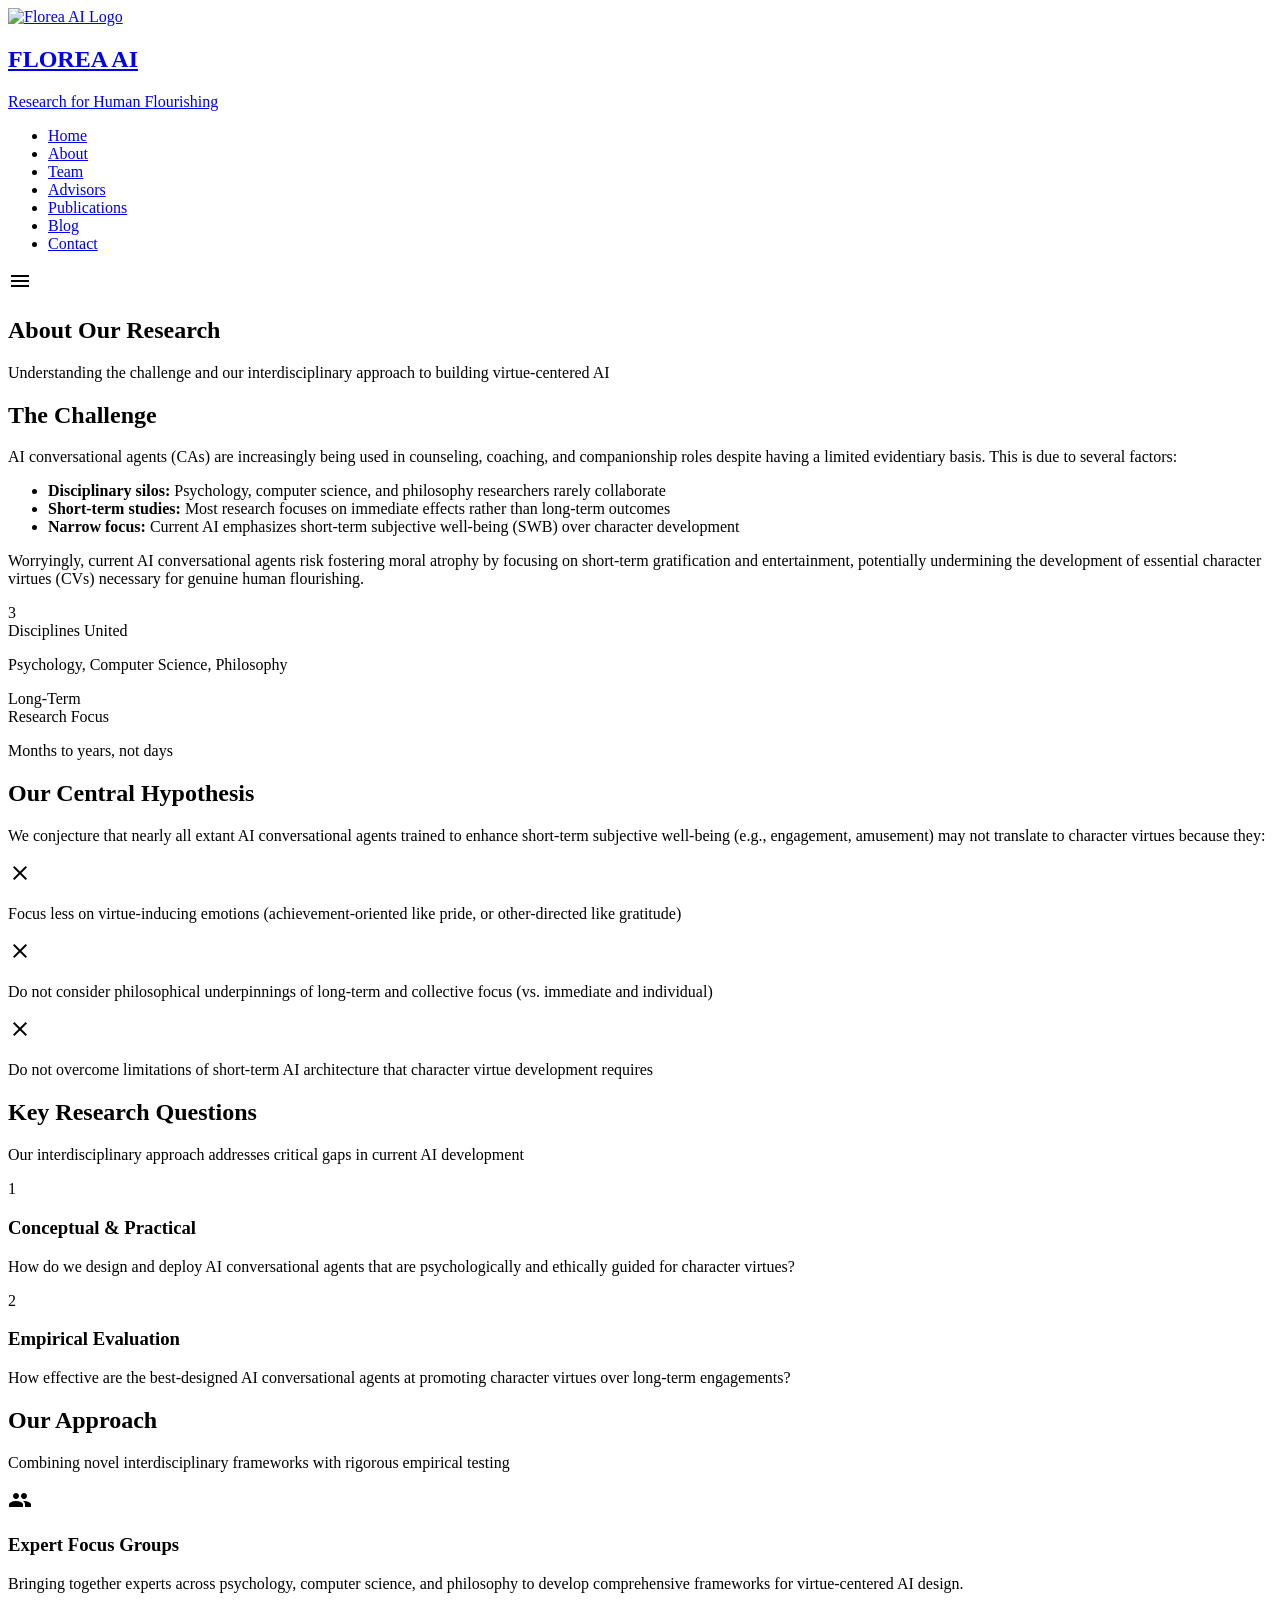
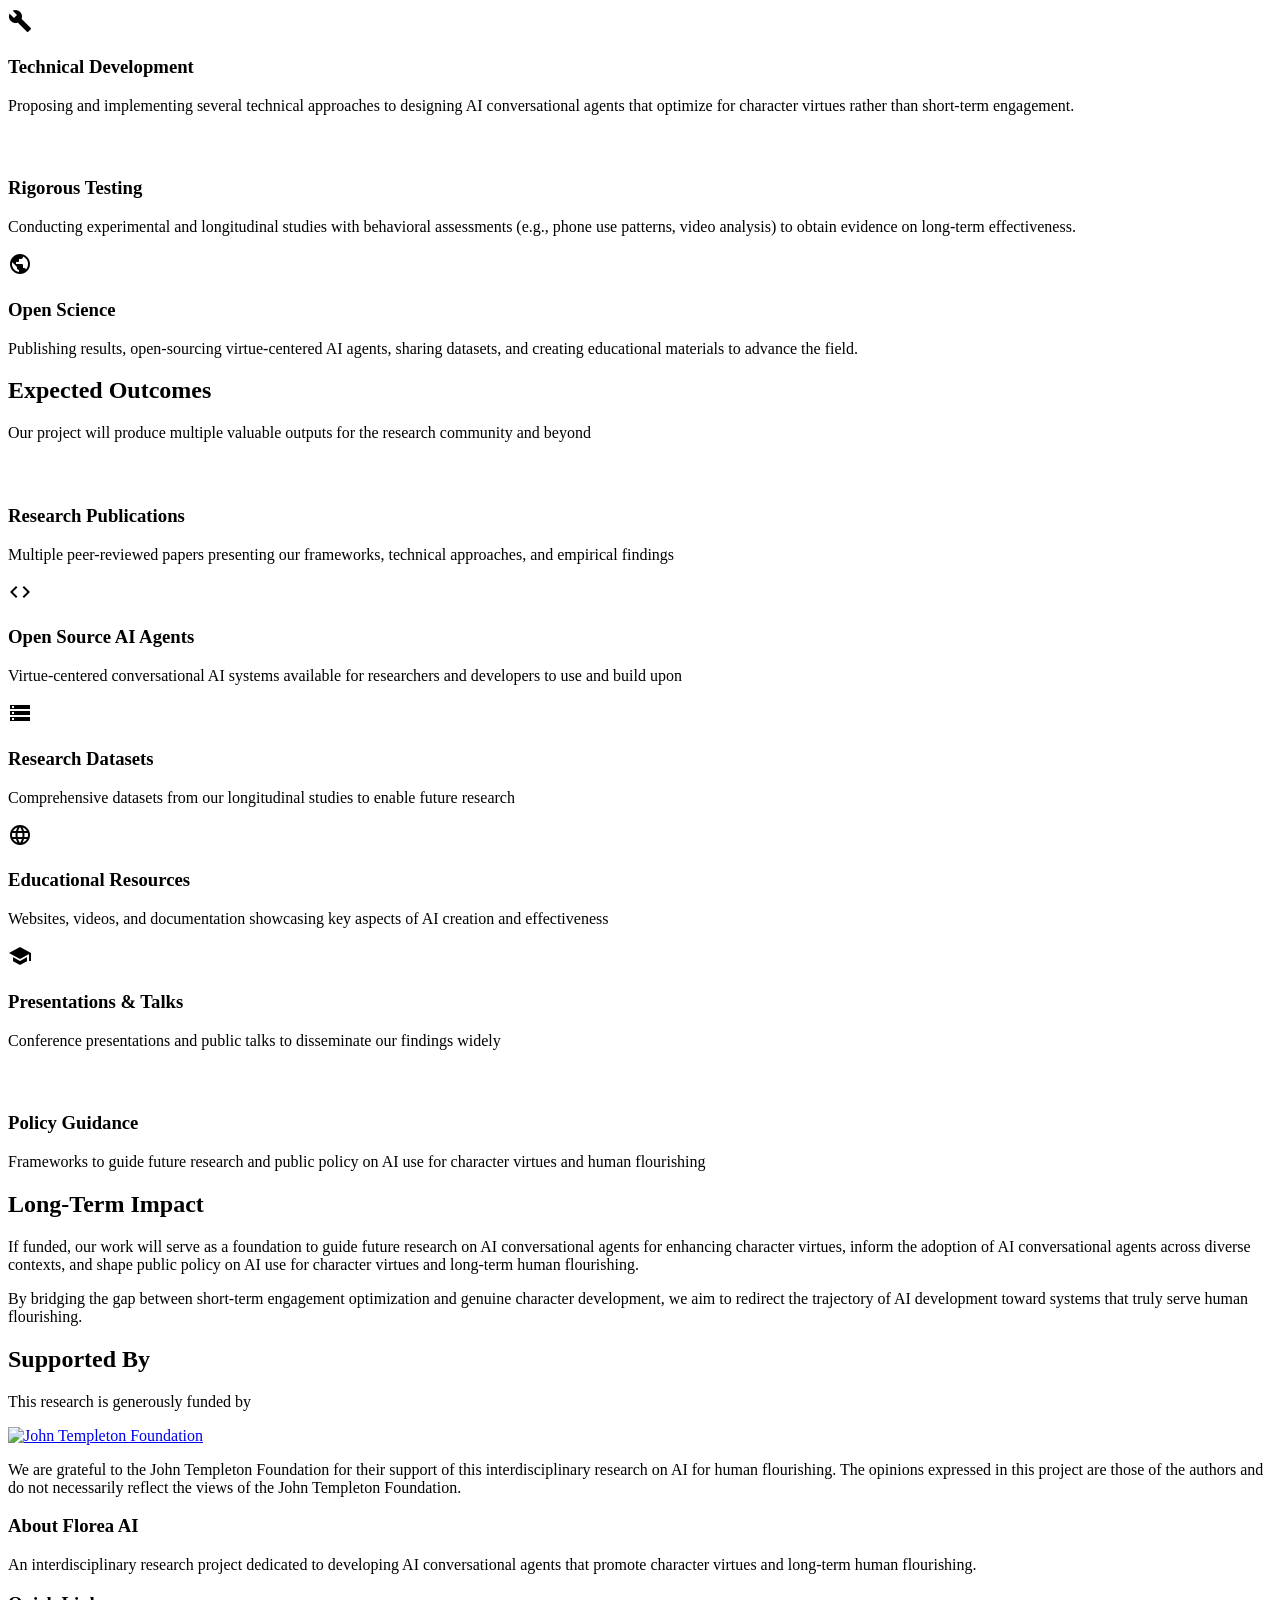
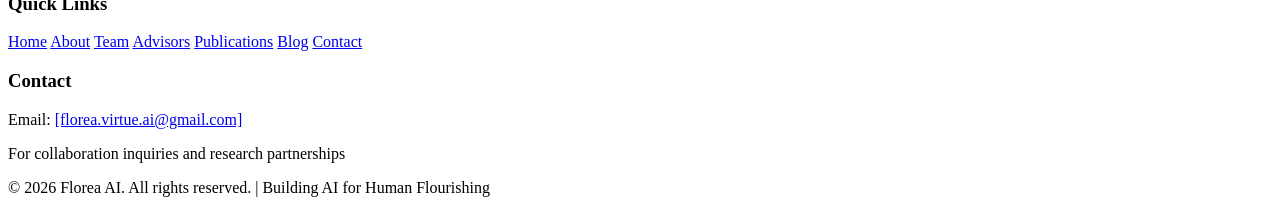
==== about.html @ 5711e462 "Update contact email in about.html" ====
<!DOCTYPE html>
<html lang="en">
<head>
    <meta charset="UTF-8">
    <meta name="viewport" content="width=device-width, initial-scale=1.0">
    
    <!-- Primary Meta Tags -->
    <title>About Florea AI - Our Mission & Research Approach</title>
    <meta name="title" content="About Florea AI - Our Mission & Research Approach">
    <meta name="description" content="Learn about Florea AI's interdisciplinary approach to developing virtue-centered AI conversational agents. Discover our research questions, methodology, and commitment to human flourishing.">
    <meta name="keywords" content="Florea AI mission, virtue AI research, character development AI, interdisciplinary AI research, AI ethics research">
    <meta name="robots" content="index, follow">
    <link rel="canonical" href="https://www.florea-ai.org/about.html">
    
    <!-- Open Graph / Facebook -->
    <meta property="og:type" content="website">
    <meta property="og:url" content="https://www.florea-ai.org/about.html">
    <meta property="og:title" content="About Florea AI - Our Mission & Research Approach">
    <meta property="og:description" content="Learn about Florea AI's interdisciplinary approach to developing virtue-centered AI conversational agents.">
    <meta property="og:image" content="https://www.florea-ai.org/images/Florea_AI.png">
    
    <!-- Twitter -->
    <meta property="twitter:card" content="summary_large_image">
    <meta property="twitter:url" content="https://www.florea-ai.org/about.html">
    <meta property="twitter:title" content="About Florea AI - Our Mission & Research Approach">
    <meta property="twitter:description" content="Learn about Florea AI's interdisciplinary approach to developing virtue-centered AI conversational agents.">
    <meta property="twitter:image" content="https://www.florea-ai.org/images/Florea_AI.png">
    
    <link href="https://fonts.googleapis.com/css2?family=Roboto:wght@300;400;500;700&family=Playfair+Display:wght@700&display=swap" rel="stylesheet">
    <link rel="stylesheet" href="https://fonts.googleapis.com/icon?family=Material+Icons">
    <link rel="stylesheet" href="css/styles.css">
</head>
<body>
    <!--
    ============================================================================
    ABOUT PAGE - TO EDIT:
    1. Find the text you want to change
    2. Edit the text between the HTML tags
    3. Save the file
    ============================================================================
    -->

    <!-- Navigation Bar -->
    <nav id="navbar">
        <div class="nav-container">
            <a href="index.html" class="logo-nav">
                <img src="images/Florea_AI.png" alt="Florea AI Logo">
                <div class="logo-text">
                    <h1>FLOREA AI</h1>
                    <p>Research for Human Flourishing</p>
                </div>
            </a>
            <ul class="nav-links">
                <li><a href="index.html">Home</a></li>
                <li><a href="about.html" class="active">About</a></li>
                <li><a href="team.html">Team</a></li>
                <li><a href="advisors.html">Advisors</a></li>
                <li><a href="publications.html">Publications</a></li>
                <li><a href="blog.html">Blog</a></li>
                <li><a href="contact.html">Contact</a></li>
            </ul>
            <div class="mobile-menu">
                <span class="material-icons">menu</span>
            </div>
        </div>
    </nav>

    <!-- Page Header -->
    <section class="page-header">
        <div class="container">
            <!-- TO EDIT: Change the title and description below -->
            <h1>About Our Research</h1>
            <p>Understanding the challenge and our interdisciplinary approach to building virtue-centered AI</p>
        </div>
    </section>

    <!-- Problem Statement -->
    <section class="content-section">
        <div class="container">
            <div class="content-grid">
                <div class="content-text">
                    <!-- TO EDIT: Change the heading and paragraphs below -->
                    <h2>The Challenge</h2>
                    <p>AI conversational agents (CAs) are increasingly being used in counseling, coaching, and companionship roles despite having a limited evidentiary basis. This is due to several factors:</p>
                    <ul>
                        <li><strong>Disciplinary silos:</strong> Psychology, computer science, and philosophy researchers rarely collaborate</li>
                        <li><strong>Short-term studies:</strong> Most research focuses on immediate effects rather than long-term outcomes</li>
                        <li><strong>Narrow focus:</strong> Current AI emphasizes short-term subjective well-being (SWB) over character development</li>
                    </ul>
                    <p>Worryingly, current AI conversational agents risk fostering moral atrophy by focusing on short-term gratification and entertainment, potentially undermining the development of essential character virtues (CVs) necessary for genuine human flourishing.</p>
                </div>
                <div class="content-visual">
                    <div class="stat-card">
                        <div class="stat-number">3</div>
                        <div class="stat-label">Disciplines United</div>
                        <p>Psychology, Computer Science, Philosophy</p>
                    </div>
                    <div class="stat-card">
                        <div class="stat-number">Long-Term</div>
                        <div class="stat-label">Research Focus</div>
                        <p>Months to years, not days</p>
                    </div>
                </div>
            </div>
        </div>
    </section>

    <!-- Our Hypothesis -->
    <section class="highlight-section">
        <div class="container">
            <div class="section-header">
                <h2>Our Central Hypothesis</h2>
                <div class="accent-line"></div>
            </div>
            <!-- TO EDIT: Modify the hypothesis text below -->
            <div class="hypothesis-box">
                <p class="lead-text">We conjecture that nearly all extant AI conversational agents trained to enhance short-term subjective well-being (e.g., engagement, amusement) may not translate to character virtues because they:</p>
                <div class="hypothesis-points">
                    <div class="hypothesis-point">
                        <span class="material-icons">close</span>
                        <p>Focus less on virtue-inducing emotions (achievement-oriented like pride, or other-directed like gratitude)</p>
                    </div>
                    <div class="hypothesis-point">
                        <span class="material-icons">close</span>
                        <p>Do not consider philosophical underpinnings of long-term and collective focus (vs. immediate and individual)</p>
                    </div>
                    <div class="hypothesis-point">
                        <span class="material-icons">close</span>
                        <p>Do not overcome limitations of short-term AI architecture that character virtue development requires</p>
                    </div>
                </div>
            </div>
        </div>
    </section>

    <!-- Research Questions -->
    <section class="content-section">
        <div class="container">
            <div class="section-header">
                <h2>Key Research Questions</h2>
                <div class="accent-line"></div>
                <p>Our interdisciplinary approach addresses critical gaps in current AI development</p>
            </div>
            
            <div class="questions-grid">
                <!-- TO EDIT: Modify questions or add new ones by copying this block -->
                <div class="question-card">
                    <div class="question-number">1</div>
                    <h3>Conceptual & Practical</h3>
                    <p>How do we design and deploy AI conversational agents that are psychologically and ethically guided for character virtues?</p>
                </div>
                
                <div class="question-card">
                    <div class="question-number">2</div>
                    <h3>Empirical Evaluation</h3>
                    <p>How effective are the best-designed AI conversational agents at promoting character virtues over long-term engagements?</p>
                </div>
            </div>
        </div>
    </section>

    <!-- Our Approach -->
    <section class="approach-section">
        <div class="container">
            <div class="section-header">
                <h2>Our Approach</h2>
                <div class="accent-line"></div>
                <p>Combining novel interdisciplinary frameworks with rigorous empirical testing</p>
            </div>
            
            <div class="approach-timeline">
                <!-- TO EDIT: Modify approach phases below -->
                <div class="timeline-item">
                    <div class="timeline-marker">
                        <span class="material-icons">groups</span>
                    </div>
                    <div class="timeline-content">
                        <h3>Expert Focus Groups</h3>
                        <p>Bringing together experts across psychology, computer science, and philosophy to develop comprehensive frameworks for virtue-centered AI design.</p>
                    </div>
                </div>
                
                <div class="timeline-item">
                    <div class="timeline-marker">
                        <span class="material-icons">build</span>
                    </div>
                    <div class="timeline-content">
                        <h3>Technical Development</h3>
                        <p>Proposing and implementing several technical approaches to designing AI conversational agents that optimize for character virtues rather than short-term engagement.</p>
                    </div>
                </div>
                
                <div class="timeline-item">
                    <div class="timeline-marker">
                        <span class="material-icons">science</span>
                    </div>
                    <div class="timeline-content">
                        <h3>Rigorous Testing</h3>
                        <p>Conducting experimental and longitudinal studies with behavioral assessments (e.g., phone use patterns, video analysis) to obtain evidence on long-term effectiveness.</p>
                    </div>
                </div>
                
                <div class="timeline-item">
                    <div class="timeline-marker">
                        <span class="material-icons">public</span>
                    </div>
                    <div class="timeline-content">
                        <h3>Open Science</h3>
                        <p>Publishing results, open-sourcing virtue-centered AI agents, sharing datasets, and creating educational materials to advance the field.</p>
                    </div>
                </div>
            </div>
        </div>
    </section>

    <!-- Expected Outcomes -->
    <section class="outcomes-section">
        <div class="container">
            <div class="section-header">
                <h2>Expected Outcomes</h2>
                <div class="accent-line"></div>
                <p>Our project will produce multiple valuable outputs for the research community and beyond</p>
            </div>
            
            <div class="outcomes-grid">
                <!-- TO EDIT: Modify outcomes or add more by copying these blocks -->
                <div class="outcome-card">
                    <span class="material-icons">article</span>
                    <h3>Research Publications</h3>
                    <p>Multiple peer-reviewed papers presenting our frameworks, technical approaches, and empirical findings</p>
                </div>
                
                <div class="outcome-card">
                    <span class="material-icons">code</span>
                    <h3>Open Source AI Agents</h3>
                    <p>Virtue-centered conversational AI systems available for researchers and developers to use and build upon</p>
                </div>
                
                <div class="outcome-card">
                    <span class="material-icons">storage</span>
                    <h3>Research Datasets</h3>
                    <p>Comprehensive datasets from our longitudinal studies to enable future research</p>
                </div>
                
                <div class="outcome-card">
                    <span class="material-icons">language</span>
                    <h3>Educational Resources</h3>
                    <p>Websites, videos, and documentation showcasing key aspects of AI creation and effectiveness</p>
                </div>
                
                <div class="outcome-card">
                    <span class="material-icons">school</span>
                    <h3>Presentations & Talks</h3>
                    <p>Conference presentations and public talks to disseminate our findings widely</p>
                </div>
                
                <div class="outcome-card">
                    <span class="material-icons">policy</span>
                    <h3>Policy Guidance</h3>
                    <p>Frameworks to guide future research and public policy on AI use for character virtues and human flourishing</p>
                </div>
            </div>
        </div>
    </section>

    <!-- Impact Statement -->
    <section class="impact-section">
        <div class="container">
            <div class="impact-content">
                <!-- TO EDIT: Modify the impact statement text -->
                <h2>Long-Term Impact</h2>
                <p class="lead-text">If funded, our work will serve as a foundation to guide future research on AI conversational agents for enhancing character virtues, inform the adoption of AI conversational agents across diverse contexts, and shape public policy on AI use for character virtues and long-term human flourishing.</p>
                <p>By bridging the gap between short-term engagement optimization and genuine character development, we aim to redirect the trajectory of AI development toward systems that truly serve human flourishing.</p>
            </div>
        </div>
    </section>

    <!-- Sponsors Section -->
    <section class="sponsors-section">
        <div class="container">
            <div class="section-header">
                <h2>Supported By</h2>
                <div class="accent-line"></div>
                <p>This research is generously funded by</p>
            </div>
            <div class="sponsors-grid">
                <div class="sponsor-card">
                    <a href="https://www.templeton.org/" target="_blank" rel="noopener noreferrer">
                        <img src="images/JTF_logo.png" alt="John Templeton Foundation">
                    </a>
                </div>
            </div>
            <div class="sponsor-acknowledgment">
                <p>We are grateful to the John Templeton Foundation for their support of this interdisciplinary research on AI for human flourishing. The opinions expressed in this project are those of the authors and do not necessarily reflect the views of the John Templeton Foundation.</p>
            </div>
        </div>
    </section>

    <!-- Footer -->
    <footer>
        <div class="footer-content container">
            <div class="footer-section">
                <h3>About Florea AI</h3>
                <p>An interdisciplinary research project dedicated to developing AI conversational agents that promote character virtues and long-term human flourishing.</p>
            </div>
            <div class="footer-section">
                <h3>Quick Links</h3>
                <a href="index.html">Home</a>
                <a href="about.html">About</a>
                <a href="team.html">Team</a>
                <a href="advisors.html">Advisors</a>
                <a href="publications.html">Publications</a>
                <a href="blog.html">Blog</a>
                <a href="contact.html">Contact</a>
            </div>
            <div class="footer-section" style="display: none;">
                <h3>Resources</h3>
                <a href="#">Open Source Code</a>
                <a href="#">Datasets</a>
                <a href="#">Documentation</a>
                <a href="#">Research Tools</a>
            </div>
            <div class="footer-section">
                <h3>Contact</h3>
                <p>Email: <a href="/cdn-cgi/l/email-protection" class="__cf_email__" data-cfemail="4a2925243e2b293e0a2c2625382f2b672b236425382d">[florea.virtue.ai@gmail.com]</a></p>
                <p>For collaboration inquiries and research partnerships</p>
            </div>
        </div>
        <div class="footer-bottom">
            <p>&copy; 2026 Florea AI. All rights reserved. | Building AI for Human Flourishing</p>        </div>
    </footer>

    <script src="js/data.js"></script>
    <script src="js/main.js"></script>
</body>
</html>
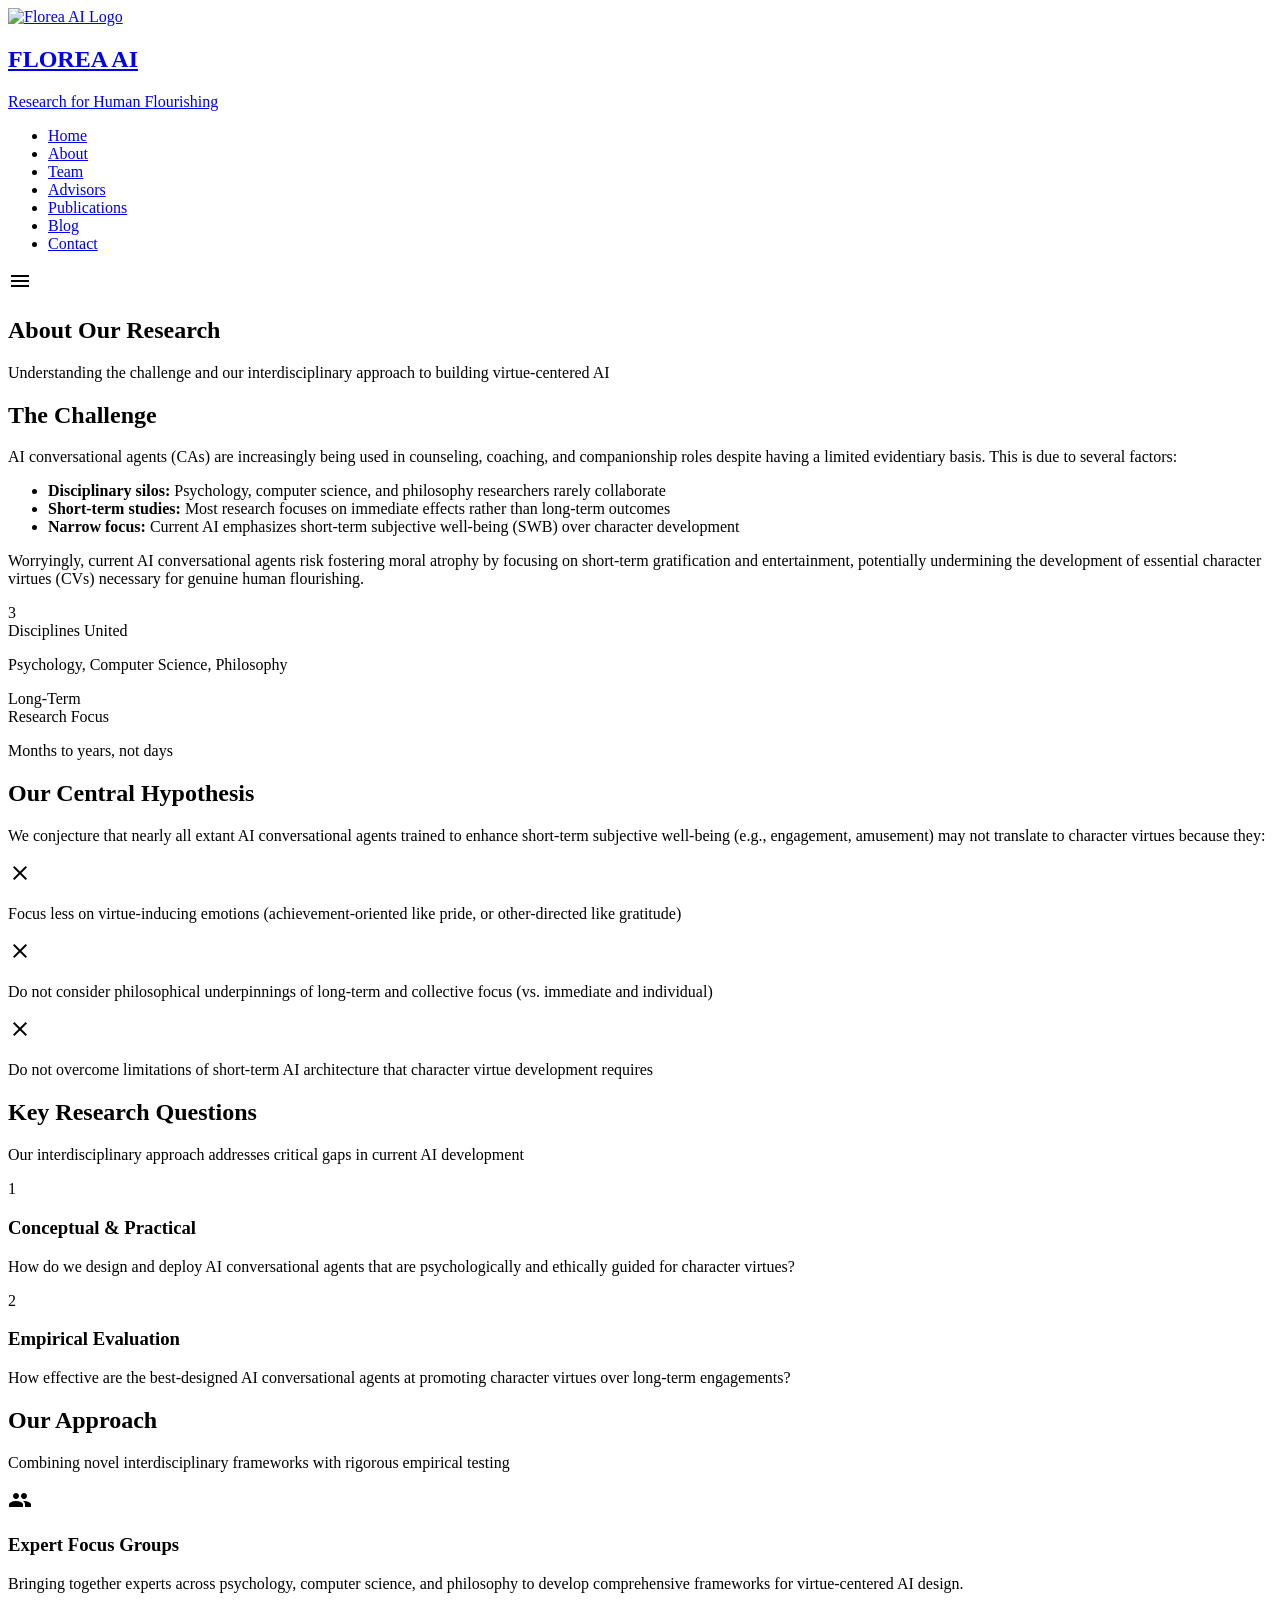
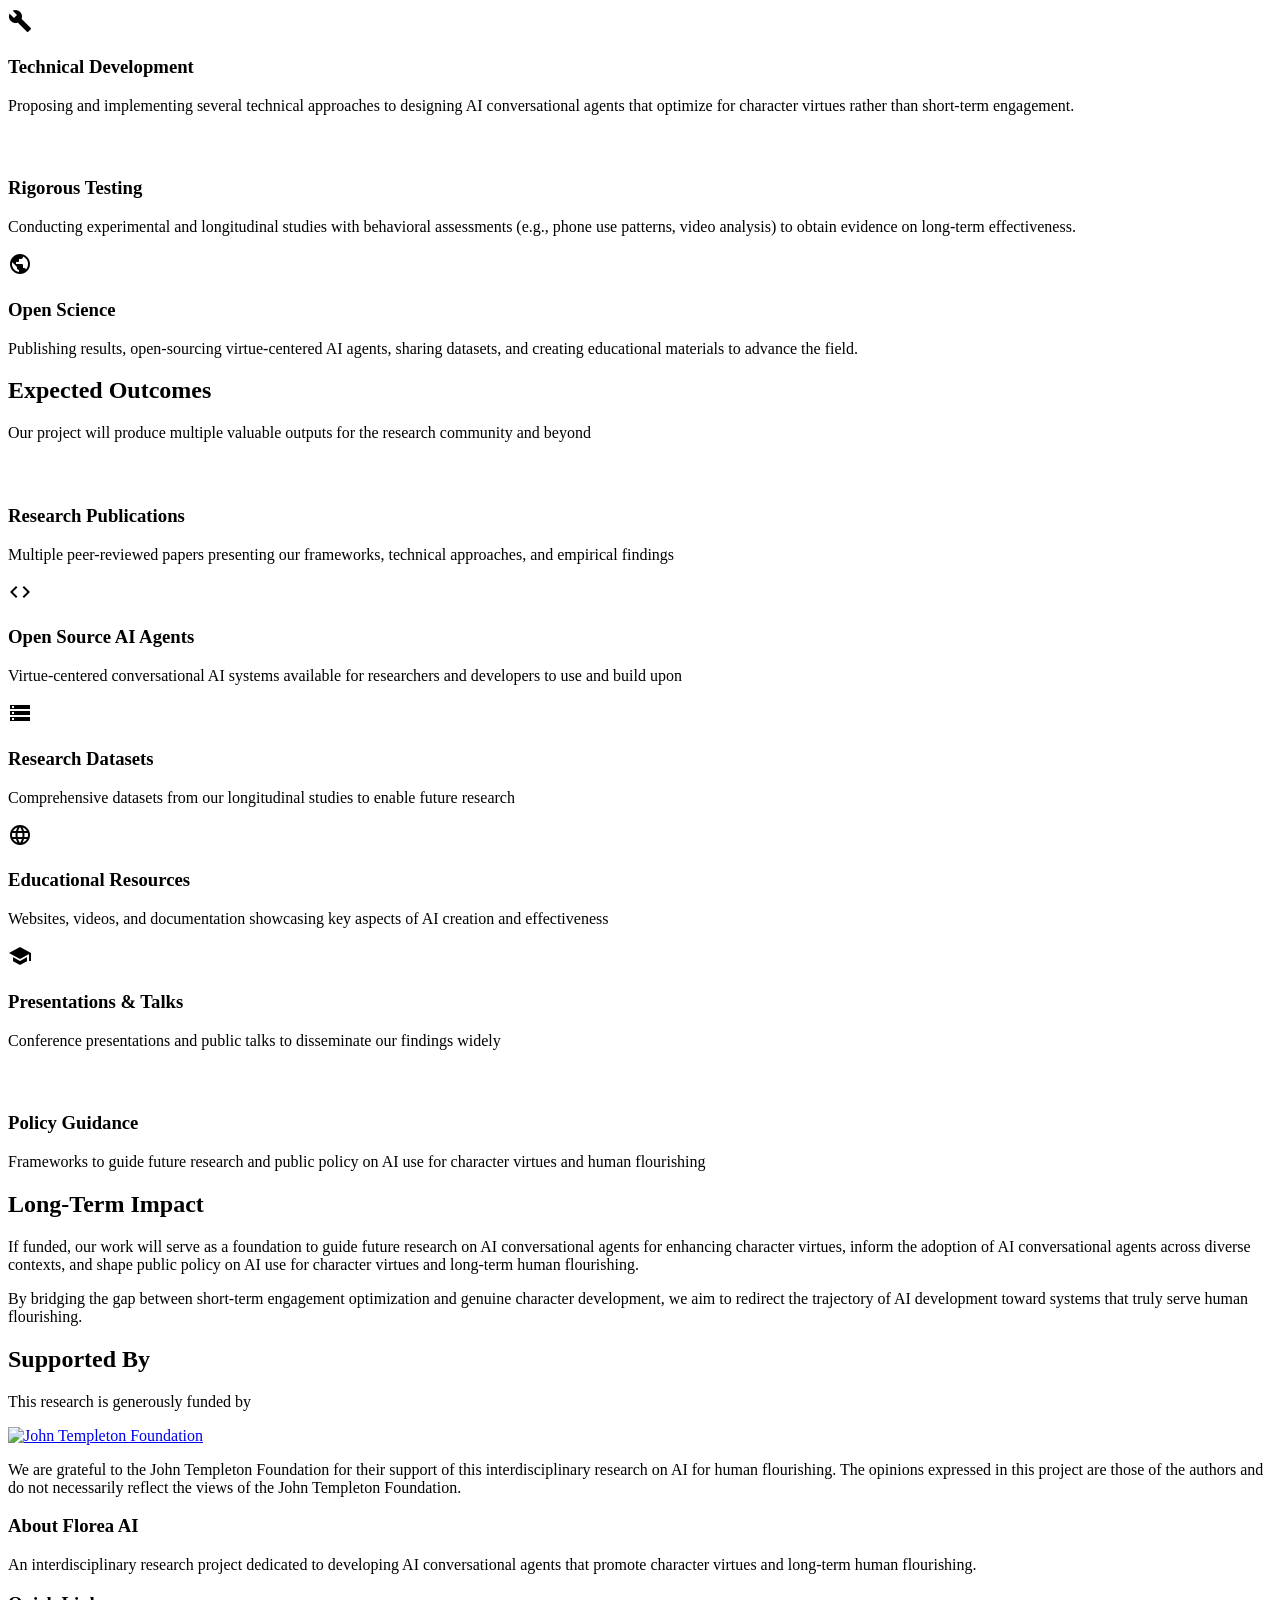
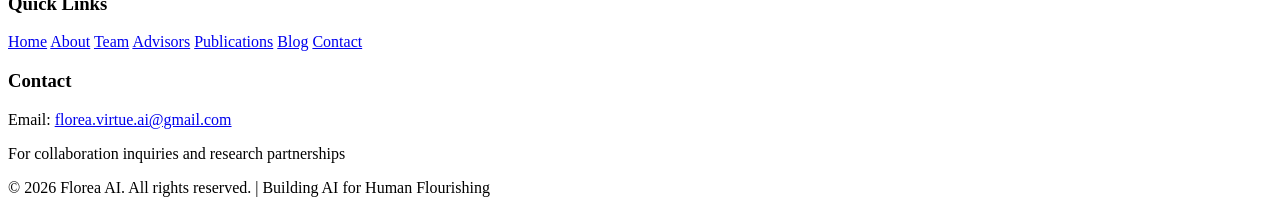
==== commit 7326b135: "Fix email display in contact section" ====
--- a/about.html
+++ b/about.html
@@ -322,7 +322,7 @@
             </div>
             <div class="footer-section">
                 <h3>Contact</h3>
-                <p>Email: <a href="/cdn-cgi/l/email-protection" class="__cf_email__" data-cfemail="4a2925243e2b293e0a2c2625382f2b672b236425382d">[florea.virtue.ai@gmail.com]</a></p>
+                <p>Email: <a href="/cdn-cgi/l/email-protection" class="__cf_email__" data-cfemail="4a2925243e2b293e0a2c2625382f2b672b236425382d">florea.virtue.ai@gmail.com</a></p>
                 <p>For collaboration inquiries and research partnerships</p>
             </div>
         </div>
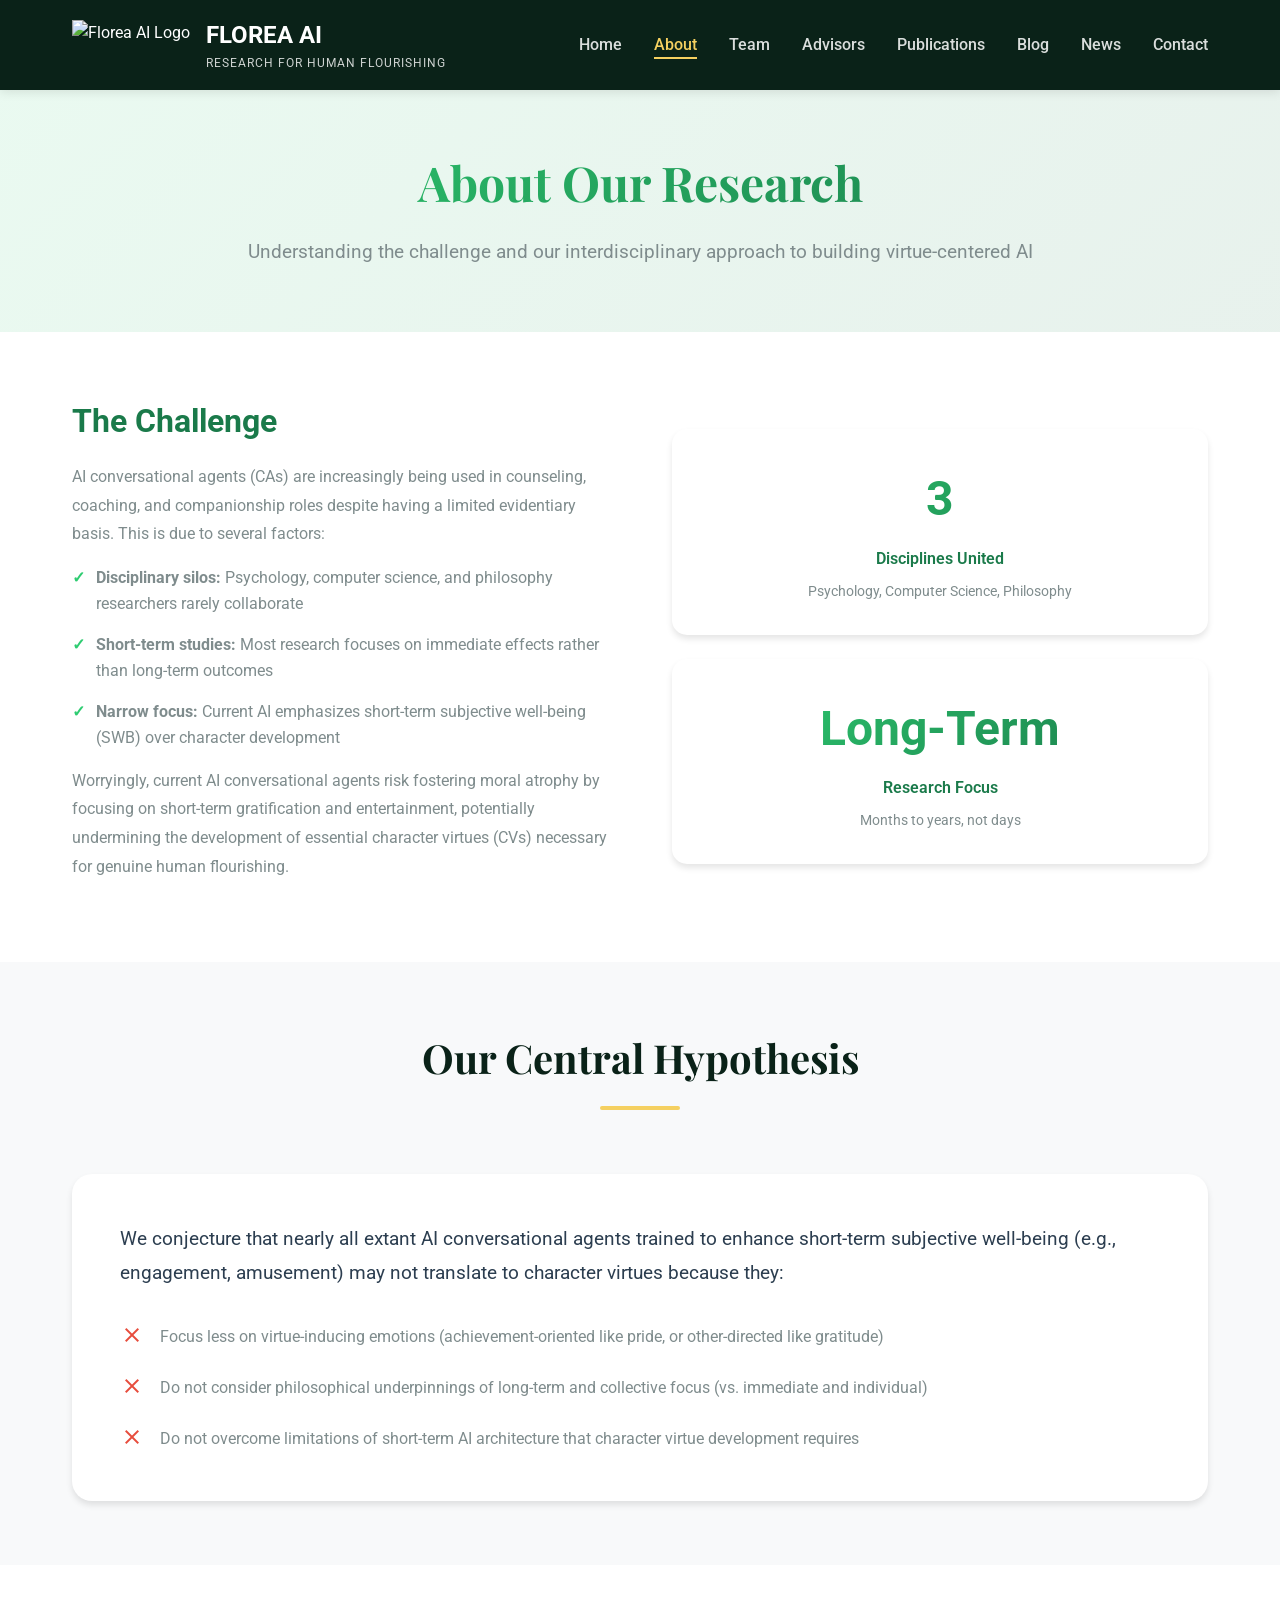
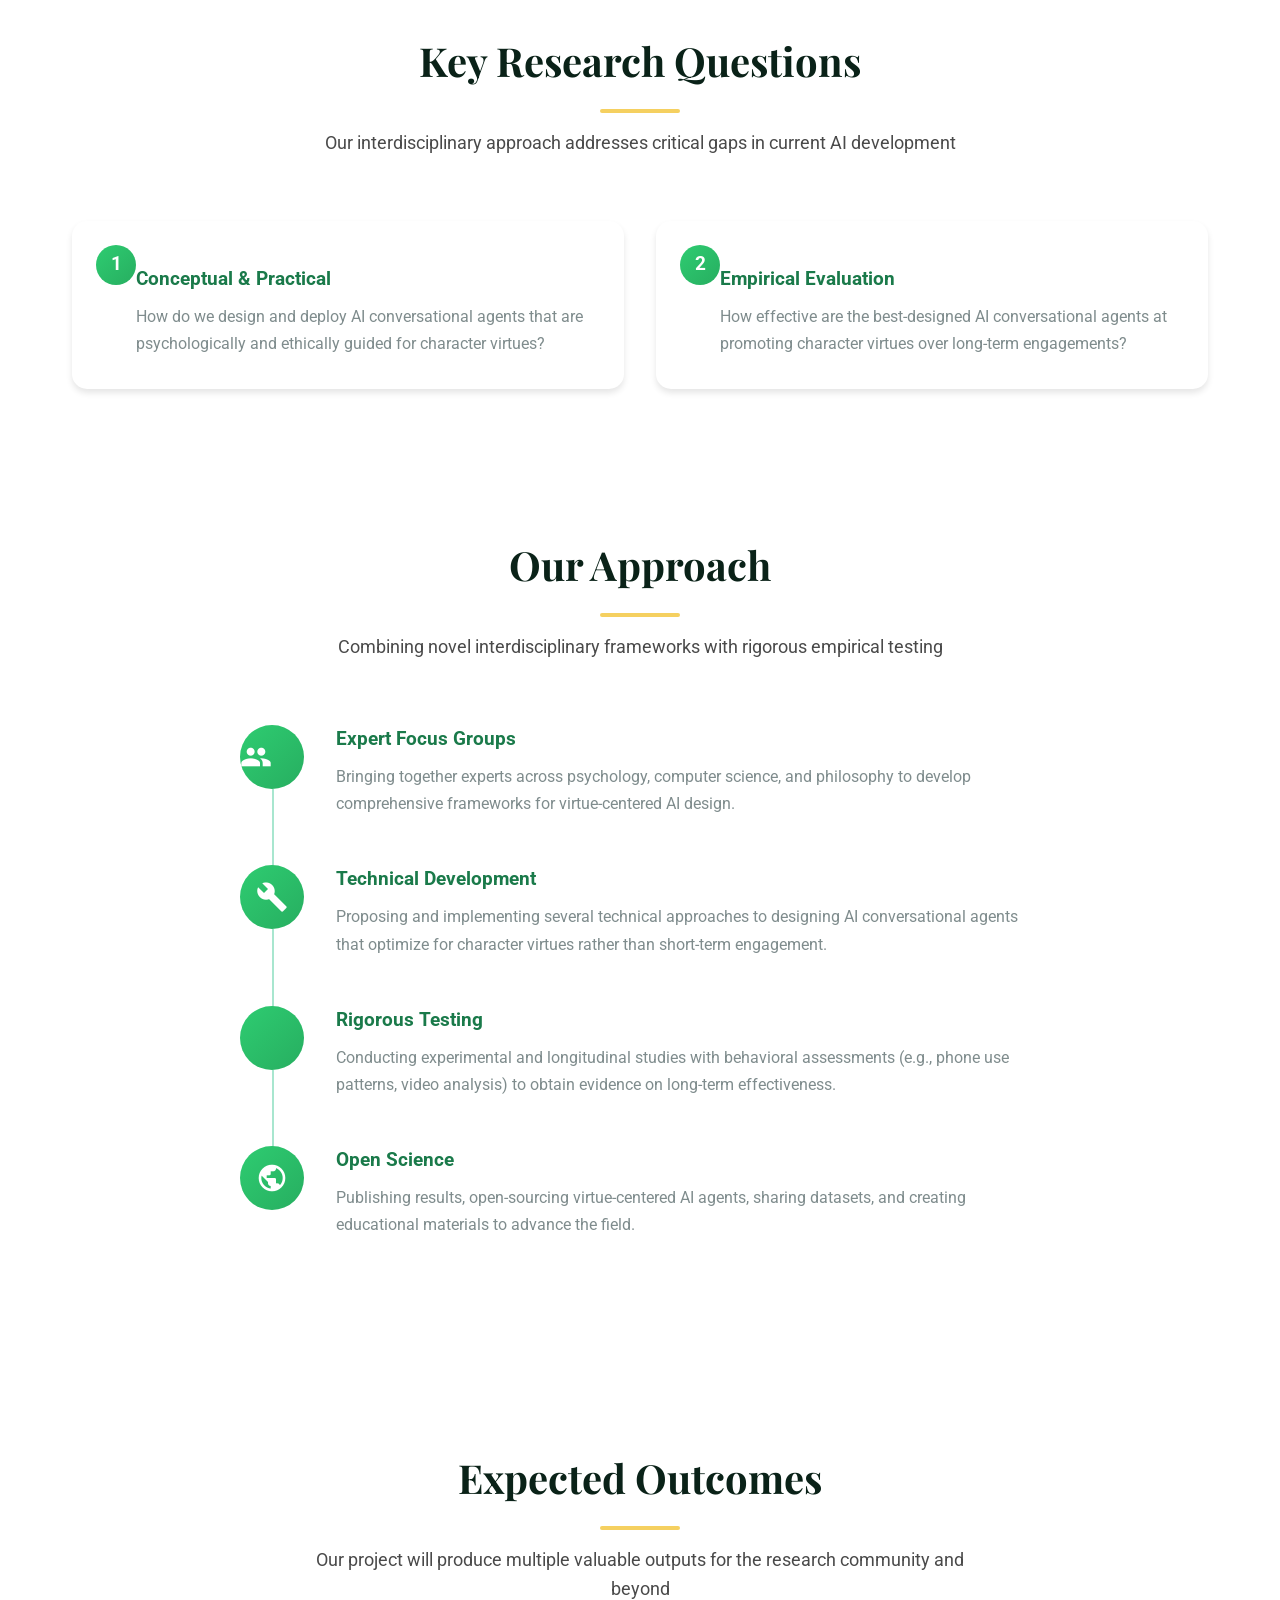
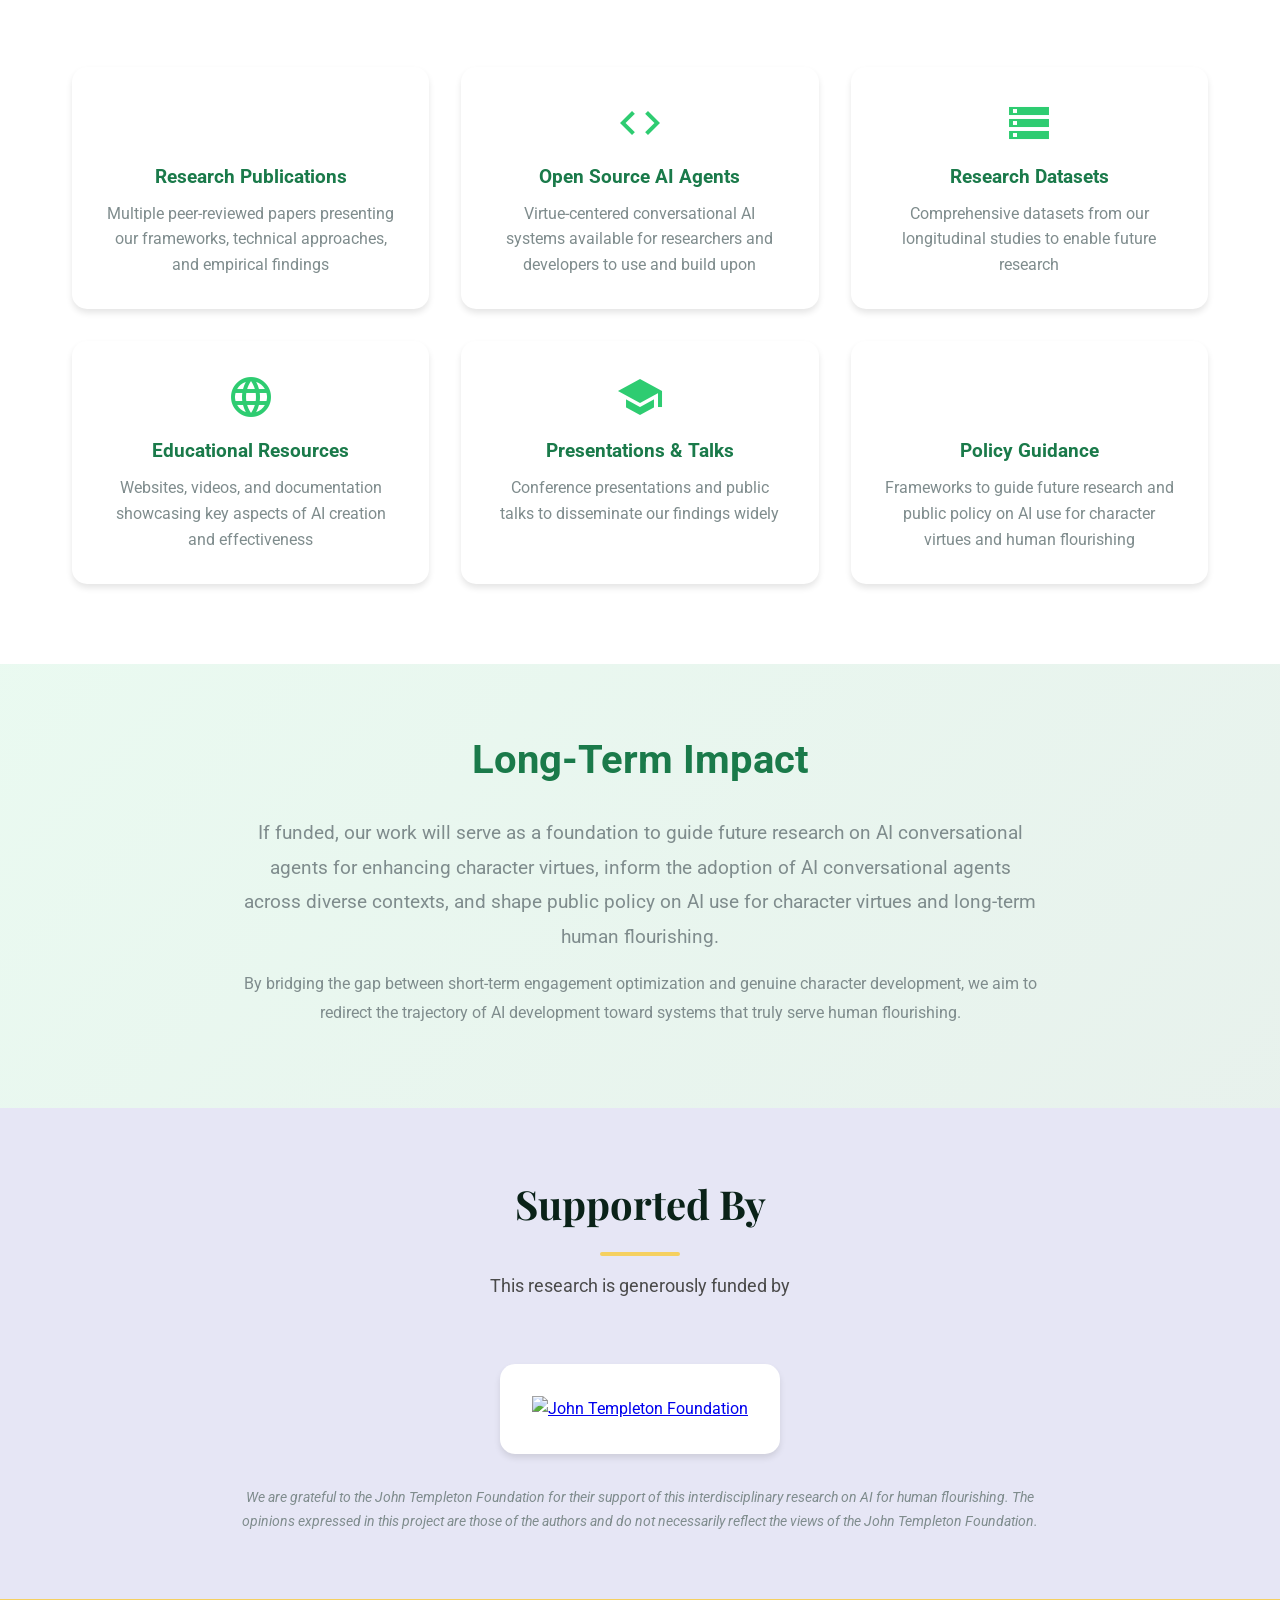
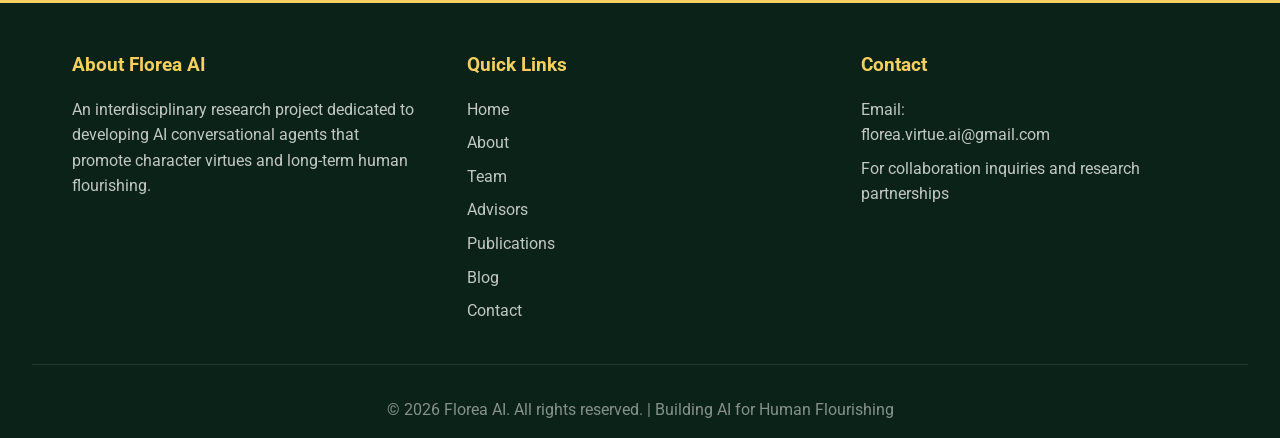
==== commit 6a5b33f3: "Add 'News' link to the navigation menu" ====
--- a/about.html
+++ b/about.html
@@ -57,6 +57,7 @@
                 <li><a href="advisors.html">Advisors</a></li>
                 <li><a href="publications.html">Publications</a></li>
                 <li><a href="blog.html">Blog</a></li>
+                <li><a href="news.html">News</a></li>
                 <li><a href="contact.html">Contact</a></li>
             </ul>
             <div class="mobile-menu">
--- a/css/styles.css
+++ b/css/styles.css
@@ -0,0 +1,2152 @@
+/*
+================================================================================
+FLOREA AI WEBSITE STYLES
+================================================================================
+
+TO CHANGE COLORS:
+Find the :root section below and modify the color values
+
+TO CHANGE FONTS:
+Look for font-family declarations and update them
+
+IMPORTANT: Be careful when editing - keep all the brackets {} and semicolons ;
+================================================================================
+*/
+
+/* ============================================================================
+   COLOR VARIABLES - EDIT THESE TO CHANGE SITE COLORS
+   ============================================================================ */
+:root {
+    /* Main brand colors - change these to match your preferences */
+    --primary-green: #2ecc71;
+    --dark-green: #1a7a4a;
+    --light-green: #a8e6cf;
+    --accent-green: #27ae60;
+    
+    /* Text colors */
+    --text-dark: #2c3e50;
+    --text-light: #7f8c8d;
+    
+    /* Background and UI */
+    --background: #ffffff;
+    --background-light: #f8f9fa;
+    --card-shadow: 0 4px 6px rgba(0, 0, 0, 0.1);
+    --card-shadow-hover: 0 8px 16px rgba(0, 0, 0, 0.15);
+}
+
+/* ============================================================================
+   BASIC RESET AND TYPOGRAPHY
+   ============================================================================ */
+* {
+    margin: 0;
+    padding: 0;
+    box-sizing: border-box;
+}
+
+body {
+    font-family: 'Roboto', sans-serif;
+    color: var(--text-dark);
+    line-height: 1.6;
+    overflow-x: hidden;
+}
+
+.container {
+    max-width: 1200px;
+    margin: 0 auto;
+    padding: 0 2rem;
+}
+
+.container-narrow {
+    max-width: 800px;
+    margin: 0 auto;
+    padding: 0 2rem;
+}
+
+.text-center {
+    text-align: center;
+}
+
+/* ============================================================================
+   NAVIGATION
+   ============================================================================ */
+nav {
+    position: fixed;
+    top: 0;
+    width: 100%;
+    background: rgba(255, 255, 255, 0.98);
+    box-shadow: 0 2px 10px rgba(0, 0, 0, 0.1);
+    z-index: 1000;
+    transition: all 0.3s ease;
+}
+
+nav.scrolled {
+    background: rgba(255, 255, 255, 1);
+}
+
+.nav-container {
+    max-width: 1200px;
+    margin: 0 auto;
+    padding: 1rem 2rem;
+    display: flex;
+    justify-content: space-between;
+    align-items: center;
+}
+
+.logo-nav {
+    display: flex;
+    align-items: center;
+    gap: 1rem;
+    text-decoration: none;
+    color: #ffffff;
+}
+
+.logo-nav img {
+    height: 50px;
+    width: auto;
+}
+
+.logo-text h1 {
+    font-size: 1.5rem;
+    font-weight: 700;
+    color: #ffffff;  
+}
+
+.logo-text p {
+    font-size: 0.75rem;
+    color: #ffffff;
+    letter-spacing: 1px;
+    text-transform: uppercase;
+}
+
+.nav-links {
+    display: flex;
+    gap: 2rem;
+    list-style: none;
+}
+
+.nav-links a {
+    text-decoration: none;
+    color: var(--text-dark);
+    font-weight: 500;
+    transition: color 0.3s ease;
+    position: relative;
+}
+
+.nav-links a:hover,
+.nav-links a.active {
+    color: var(--primary-green);
+}
+
+.nav-links a::after {
+    content: '';
+    position: absolute;
+    bottom: -5px;
+    left: 0;
+    width: 0;
+    height: 2px;
+    background: var(--primary-green);
+    transition: width 0.3s ease;
+}
+
+.nav-links a:hover::after,
+.nav-links a.active::after {
+    width: 100%;
+}
+
+.mobile-menu {
+    display: none;
+    cursor: pointer;
+}
+
+/* ============================================================================
+   HERO SECTION
+   ============================================================================ */
+.hero {
+    margin-top: 80px;
+    min-height: 90vh;
+    background: linear-gradient(135deg, rgba(46, 204, 113, 0.1), rgba(26, 122, 74, 0.1));
+    display: flex;
+    align-items: center;
+    justify-content: center;
+    padding: 4rem 2rem;
+    position: relative;
+    overflow: hidden;
+}
+
+.hero::before {
+    content: '';
+    position: absolute;
+    top: -50%;
+    right: -10%;
+    width: 500px;
+    height: 500px;
+    background: radial-gradient(circle, rgba(46, 204, 113, 0.2), transparent);
+    border-radius: 50%;
+    animation: float 6s ease-in-out infinite;
+}
+
+@keyframes float {
+    0%, 100% { transform: translateY(0) rotate(0deg); }
+    50% { transform: translateY(-20px) rotate(5deg); }
+}
+
+.hero-content {
+    max-width: 1200px;
+    display: grid;
+    grid-template-columns: 1fr 1fr;
+    gap: 4rem;
+    align-items: center;
+    position: relative;
+    z-index: 1;
+}
+
+.hero-text h2 {
+    font-family: 'Playfair Display', serif;
+    font-size: 3.5rem;
+    margin-bottom: 1.5rem;
+    background: linear-gradient(135deg, var(--primary-green), var(--dark-green));
+    -webkit-background-clip: text;
+    -webkit-text-fill-color: transparent;
+    background-clip: text;
+    line-height: 1.2;
+}
+
+.hero-text p {
+    font-size: 1.2rem;
+    color: var(--text-light);
+    margin-bottom: 2rem;
+    line-height: 1.8;
+}
+
+.cta-buttons {
+    display: flex;
+    gap: 1rem;
+    flex-wrap: wrap;
+}
+
+.btn {
+    padding: 1rem 2rem;
+    border: none;
+    border-radius: 50px;
+    font-size: 1rem;
+    font-weight: 500;
+    cursor: pointer;
+    transition: all 0.3s ease;
+    text-decoration: none;
+    display: inline-flex;
+    align-items: center;
+    gap: 0.5rem;
+}
+
+.btn-primary {
+    background: linear-gradient(135deg, var(--primary-green), var(--accent-green));
+    color: white;
+    box-shadow: 0 4px 15px rgba(46, 204, 113, 0.3);
+}
+
+.btn-primary:hover {
+    transform: translateY(-2px);
+    box-shadow: 0 6px 20px rgba(46, 204, 113, 0.4);
+}
+
+.btn-secondary {
+    background: white;
+    color: var(--primary-green);
+    border: 2px solid var(--primary-green);
+}
+
+.btn-secondary:hover {
+    background: var(--primary-green);
+    color: white;
+}
+
+.hero-image {
+    display: flex;
+    justify-content: center;
+    align-items: center;
+}
+
+.hero-image img {
+    max-width: 100%;
+    height: auto;
+    filter: drop-shadow(0 10px 30px rgba(0, 0, 0, 0.1));
+    animation: floatImage 3s ease-in-out infinite;
+}
+
+@keyframes floatImage {
+    0%, 100% { transform: translateY(0); }
+    50% { transform: translateY(-10px); }
+}
+
+/* ============================================================================
+   SECTION STYLES
+   ============================================================================ */
+section {
+    padding: 5rem 2rem;
+}
+
+.section-header {
+    text-align: center;
+    margin-bottom: 4rem;
+}
+
+.section-header h2 {
+    font-family: 'Playfair Display', serif;
+    font-size: 2.5rem;
+    margin-bottom: 1rem;
+    color: var(--text-dark);
+}
+
+.section-header p {
+    font-size: 1.1rem;
+    color: var(--text-light);
+    max-width: 700px;
+    margin: 0 auto;
+}
+
+.accent-line {
+    width: 80px;
+    height: 4px;
+    background: linear-gradient(90deg, var(--primary-green), var(--accent-green));
+    margin: 1rem auto;
+    border-radius: 2px;
+}
+
+/* ============================================================================
+   PAGE HEADER
+   ============================================================================ */
+.page-header {
+    margin-top: 80px;
+    padding: 4rem 2rem;
+    background: linear-gradient(135deg, rgba(46, 204, 113, 0.1), rgba(26, 122, 74, 0.1));
+    text-align: center;
+}
+
+.page-header h1 {
+    font-family: 'Playfair Display', serif;
+    font-size: 3rem;
+    margin-bottom: 1rem;
+    background: linear-gradient(135deg, var(--primary-green), var(--dark-green));
+    -webkit-background-clip: text;
+    -webkit-text-fill-color: transparent;
+    background-clip: text;
+}
+
+.page-header p {
+    font-size: 1.2rem;
+    color: var(--text-light);
+}
+
+/* ============================================================================
+   MISSION/OVERVIEW CARDS
+   ============================================================================ */
+.overview-section {
+    background: white;
+}
+
+.mission-grid {
+    display: grid;
+    grid-template-columns: repeat(auto-fit, minmax(250px, 1fr));
+    gap: 2rem;
+}
+
+.mission-card {
+    background: white;
+    padding: 2rem;
+    border-radius: 20px;
+    box-shadow: var(--card-shadow);
+    transition: transform 0.3s ease, box-shadow 0.3s ease;
+    text-align: center;
+}
+
+.mission-card:hover {
+    transform: translateY(-10px);
+    box-shadow: var(--card-shadow-hover);
+}
+.mission-card:nth-child(1) { background: #FFFBF2; border: 1px solid #F5C16C; }
+.mission-card:nth-child(2) { background: #F0FBF7; border: 1px solid #5DCAA5; }
+.mission-card:nth-child(3) { background: #F5F4FE; border: 1px solid #AFA9EC; }
+.mission-card:nth-child(4) { background: #FEF5F2; border: 1px solid #F0997B; }
+
+.mission-icon {
+    width: 80px;
+    height: 80px;
+    margin: 0 auto 1.5rem;
+    background: linear-gradient(135deg, var(--light-green), var(--primary-green));
+    border-radius: 50%;
+    display: flex;
+    align-items: center;
+    justify-content: center;
+}
+.mission-card:nth-child(1) .mission-icon { background: linear-gradient(135deg, #F4A460, #D4813A); }
+.mission-card:nth-child(2) .mission-icon { background: linear-gradient(135deg, #5DCAA5, #1D9E75); }
+.mission-card:nth-child(3) .mission-icon { background: linear-gradient(135deg, #AFA9EC, #7F77DD); }
+.mission-card:nth-child(4) .mission-icon { background: linear-gradient(135deg, #F0997B, #D85A30); }
+
+.mission-icon .material-icons {
+    font-size: 2.5rem;
+    color: white;
+}
+
+.mission-card h3 {
+    color: var(--dark-green);
+    margin-bottom: 1rem;
+}
+.mission-card:nth-child(1) h3 { color: #D4813A; }
+.mission-card:nth-child(2) h3 { color: #0F6E56; }
+.mission-card:nth-child(3) h3 { color: #534AB7; }
+.mission-card:nth-child(4) h3 { color: #993C1D; }
+
+.mission-card p {
+    color: var(--text-light);
+}
+
+/* ============================================================================
+   TEAM STYLES
+   ============================================================================ */
+.team-grid {
+    display: grid;
+    grid-template-columns: repeat(auto-fit, minmax(280px, 1fr));
+    gap: 2rem;
+}
+
+.team-card {
+    background: white;
+    border-radius: 20px;
+    overflow: hidden;
+    box-shadow: var(--card-shadow);
+    transition: transform 0.3s ease, box-shadow 0.3s ease;
+    cursor: pointer;
+}
+
+.team-card:hover {
+    transform: translateY(-10px);
+    box-shadow: var(--card-shadow-hover);
+}
+
+.team-image {
+    width: 100%;
+    height: 300px;
+    background: linear-gradient(135deg, var(--light-green), var(--primary-green));
+    display: flex;
+    align-items: center;
+    justify-content: center;
+    font-size: 4rem;
+    color: white;
+}
+
+.team-image img {
+    width: 100%;
+    height: 100%;
+    object-fit: cover;
+}
+
+.team-info {
+    padding: 1.5rem;
+}
+
+.team-info h3 {
+    color: var(--dark-green);
+    margin-bottom: 0.5rem;
+}
+
+.team-info .role {
+    color: var(--primary-green);
+    font-weight: 500;
+    margin-bottom: 0.5rem;
+}
+
+.team-info .department {
+    color: var(--text-light);
+    font-size: 0.9rem;
+}
+
+/* ============================================================================
+   MODAL STYLES
+   ============================================================================ */
+.modal {
+    display: none;
+    position: fixed;
+    top: 0;
+    left: 0;
+    width: 100%;
+    height: 100%;
+    background: rgba(0, 0, 0, 0.7);
+    z-index: 2000;
+    justify-content: center;
+    align-items: center;
+    padding: 2rem;
+}
+
+.modal.active {
+    display: flex;
+}
+
+.modal-content {
+    background: white;
+    border-radius: 20px;
+    max-width: 700px;
+    max-height: 90vh;
+    overflow-y: auto;
+    position: relative;
+    animation: slideUp 0.3s ease;
+}
+
+@keyframes slideUp {
+    from {
+        opacity: 0;
+        transform: translateY(50px);
+    }
+    to {
+        opacity: 1;
+        transform: translateY(0);
+    }
+}
+
+.modal-header {
+    background: linear-gradient(135deg, var(--primary-green), var(--dark-green));
+    color: white;
+    padding: 2rem;
+    position: relative;
+}
+
+.modal-header-content h2 {
+    font-size: 1.8rem;
+    margin-bottom: 0.5rem;
+}
+
+.modal-role,
+.modal-email {
+    opacity: 0.9;
+    font-size: 0.95rem;
+}
+
+.close-modal {
+    position: absolute;
+    top: 1rem;
+    right: 1rem;
+    background: rgba(255, 255, 255, 0.2);
+    border: none;
+    color: white;
+    font-size: 2rem;
+    cursor: pointer;
+    width: 40px;
+    height: 40px;
+    border-radius: 50%;
+    display: flex;
+    align-items: center;
+    justify-content: center;
+    transition: background 0.3s ease;
+}
+
+.close-modal:hover {
+    background: rgba(255, 255, 255, 0.3);
+}
+
+.modal-body {
+    padding: 2rem;
+}
+
+.modal-body h4 {
+    color: var(--dark-green);
+    margin: 1.5rem 0 0.5rem 0;
+}
+
+.modal-body p {
+    color: var(--text-light);
+    line-height: 1.8;
+}
+
+/* ============================================================================
+   PUBLICATIONS STYLES
+   ============================================================================ */
+.publications-list {
+    display: grid;
+    gap: 2.5rem;
+}
+
+.latest-grid {
+    display: grid;
+    gap: 2.5rem;
+}
+
+.publication-card {
+    background: white;
+    padding: 2rem;
+    border-radius: 15px;
+    box-shadow: var(--card-shadow);
+    transition: transform 0.3s ease, box-shadow 0.3s ease;
+    border-left: 4px solid var(--primary-green);
+}
+
+.publication-card:hover {
+    transform: translateX(10px);
+    box-shadow: var(--card-shadow-hover);
+}
+
+.publication-card h3 {
+    color: var(--dark-green);
+    margin-bottom: 0.5rem;
+    font-size: 1.3rem;
+}
+
+.publication-meta {
+    color: var(--text-light);
+    font-size: 0.9rem;
+    margin-bottom: 1rem;
+}
+
+.publication-card p {
+    color: var(--text-light);
+    margin-bottom: 1rem;
+    line-height: 1.7;
+}
+
+.publication-links {
+    display: flex;
+    gap: 1rem;
+    flex-wrap: wrap;
+}
+
+.pub-link {
+    padding: 0.5rem 1rem;
+    background: var(--light-green);
+    color: var(--dark-green);
+    text-decoration: none;
+    border-radius: 20px;
+    font-size: 0.9rem;
+    font-weight: 500;
+    transition: all 0.3s ease;
+}
+
+.pub-link:hover {
+    background: var(--primary-green);
+    color: white;
+}
+
+/* ============================================================================
+   BLOG STYLES
+   ============================================================================ */
+.blog-grid {
+    display: grid;
+    grid-template-columns: repeat(auto-fit, minmax(350px, 1fr));
+    gap: 2rem;
+}
+
+.blog-card {
+    background: white;
+    border-radius: 20px;
+    overflow: hidden;
+    box-shadow: var(--card-shadow);
+    transition: transform 0.3s ease, box-shadow 0.3s ease;
+    cursor: pointer;
+}
+
+.blog-card:hover {
+    transform: translateY(-10px);
+    box-shadow: var(--card-shadow-hover);
+}
+
+.blog-image {
+    width: 100%;
+    height: 200px;
+    background: linear-gradient(135deg, var(--light-green), var(--primary-green));
+}
+
+.blog-image img {
+    width: 100%;
+    height: 100%;
+    object-fit: cover;
+}
+
+.blog-content {
+    padding: 2rem;
+}
+
+.blog-meta {
+    display: flex;
+    gap: 1rem;
+    margin-bottom: 1rem;
+    font-size: 0.85rem;
+    color: var(--text-light);
+}
+
+.blog-content h3 {
+    color: var(--dark-green);
+    margin-bottom: 1rem;
+}
+
+.blog-content p {
+    color: var(--text-light);
+    margin-bottom: 1rem;
+}
+
+.read-more {
+    color: var(--primary-green);
+    text-decoration: none;
+    font-weight: 500;
+    display: inline-flex;
+    align-items: center;
+    gap: 0.5rem;
+    transition: gap 0.3s ease;
+}
+
+.read-more:hover {
+    gap: 1rem;
+}
+
+.post-category {
+    display: inline-block;
+    background: var(--primary-green);
+    color: white;
+    padding: 0.5rem 1rem;
+    border-radius: 20px;
+    font-size: 0.85rem;
+    margin-bottom: 1rem;
+}
+
+/* ============================================================================
+   BLOG POST PAGE
+   ============================================================================ */
+.blog-post-page {
+    margin-top: 80px;
+    padding: 4rem 2rem;
+}
+
+.blog-post-header {
+    margin-bottom: 2rem;
+}
+
+.blog-post-header h1 {
+    font-family: 'Playfair Display', serif;
+    font-size: 2.5rem;
+    margin-bottom: 1rem;
+    color: var(--text-dark);
+}
+
+.post-meta {
+    display: flex;
+    gap: 2rem;
+    color: var(--text-light);
+}
+
+.post-image-container {
+    margin: 2rem 0;
+    border-radius: 15px;
+    overflow: hidden;
+}
+
+.post-image-container img {
+    width: 100%;
+    height: auto;
+}
+
+.post-content {
+    font-size: 1.1rem;
+    line-height: 1.8;
+    color: var(--text-dark);
+}
+
+.post-content h3 {
+    color: var(--dark-green);
+    margin: 2rem 0 1rem;
+}
+
+.post-content p {
+    margin-bottom: 1.5rem;
+}
+
+.post-footer {
+    margin-top: 3rem;
+    padding-top: 2rem;
+    border-top: 1px solid #eee;
+}
+
+/* ============================================================================
+   NEWSLETTER SECTION
+   ============================================================================ */
+.newsletter-section {
+    padding: 2rem;
+}
+
+.newsletter {
+    background: linear-gradient(135deg, var(--primary-green), var(--dark-green));
+    border-radius: 30px;
+    padding: 4rem 2rem;
+    text-align: center;
+    color: white;
+}
+
+.newsletter h2 {
+    font-family: 'Playfair Display', serif;
+    font-size: 2.5rem;
+    margin-bottom: 1rem;
+}
+
+.newsletter p {
+    font-size: 1.1rem;
+    margin-bottom: 2rem;
+    opacity: 0.9;
+}
+
+.newsletter-form {
+    max-width: 500px;
+    margin: 0 auto;
+    display: flex;
+    gap: 1rem;
+    flex-wrap: wrap;
+    justify-content: center;
+}
+
+.newsletter-form input {
+    flex: 1;
+    min-width: 250px;
+    padding: 1rem 1.5rem;
+    border: none;
+    border-radius: 50px;
+    font-size: 1rem;
+}
+
+.newsletter-form button {
+    padding: 1rem 2rem;
+    background: white;
+    color: var(--primary-green);
+    border: none;
+    border-radius: 50px;
+    font-size: 1rem;
+    font-weight: 500;
+    cursor: pointer;
+    transition: all 0.3s ease;
+}
+
+.newsletter-form button:hover {
+    transform: scale(1.05);
+    box-shadow: 0 4px 15px rgba(0, 0, 0, 0.2);
+}
+
+.social-links {
+    margin-top: 2rem;
+    display: flex;
+    gap: 1rem;
+    justify-content: center;
+}
+
+.social-link {
+    width: 50px;
+    height: 50px;
+    background: rgba(255, 255, 255, 0.2);
+    border-radius: 50%;
+    display: flex;
+    align-items: center;
+    justify-content: center;
+    color: white;
+    text-decoration: none;
+    transition: all 0.3s ease;
+}
+
+.social-link:hover {
+    background: white;
+    color: var(--primary-green);
+    transform: translateY(-5px);
+}
+
+/* ============================================================================
+   CONTACT PAGE
+   ============================================================================ */
+.contact-grid {
+    display: grid;
+    grid-template-columns: 1fr 1fr;
+    gap: 4rem;
+    align-items: start;
+}
+
+.contact-info h2 {
+    color: var(--dark-green);
+    margin-bottom: 1rem;
+}
+
+.contact-methods {
+    margin: 2rem 0;
+}
+
+.contact-method {
+    display: flex;
+    gap: 1rem;
+    margin-bottom: 2rem;
+    align-items: start;
+}
+
+.contact-method .material-icons {
+    color: var(--primary-green);
+    font-size: 2rem;
+}
+
+.contact-method h4 {
+    color: var(--dark-green);
+    margin-bottom: 0.25rem;
+}
+
+.contact-method p,
+.contact-method a {
+    color: var(--text-light);
+    text-decoration: none;
+}
+
+.contact-method a:hover {
+    color: var(--primary-green);
+}
+
+.social-links-large {
+    display: flex;
+    flex-direction: column;
+    gap: 1rem;
+}
+
+.social-links-large .social-link {
+    width: auto;
+    height: auto;
+    background: var(--light-green);
+    color: var(--dark-green);
+    padding: 1rem 1.5rem;
+    border-radius: 10px;
+    justify-content: flex-start;
+    gap: 1rem;
+}
+
+.social-links-large .social-link:hover {
+    background: var(--primary-green);
+    color: white;
+}
+
+.contact-form-container h2 {
+    color: var(--dark-green);
+    margin-bottom: 1.5rem;
+}
+
+.contact-form {
+    display: flex;
+    flex-direction: column;
+    gap: 1.5rem;
+}
+
+.form-group {
+    display: flex;
+    flex-direction: column;
+}
+
+.form-group label {
+    color: var(--text-dark);
+    font-weight: 500;
+    margin-bottom: 0.5rem;
+}
+
+.form-group input,
+.form-group select,
+.form-group textarea {
+    padding: 0.75rem 1rem;
+    border: 2px solid #e0e0e0;
+    border-radius: 10px;
+    font-size: 1rem;
+    font-family: 'Roboto', sans-serif;
+    transition: border-color 0.3s ease;
+}
+
+.form-group input:focus,
+.form-group select:focus,
+.form-group textarea:focus {
+    outline: none;
+    border-color: var(--primary-green);
+}
+
+.collaboration-grid {
+    display: grid;
+    grid-template-columns: repeat(auto-fit, minmax(250px, 1fr));
+    gap: 2rem;
+}
+
+.collaboration-card {
+    background: white;
+    padding: 2rem;
+    border-radius: 15px;
+    box-shadow: var(--card-shadow);
+    text-align: center;
+    transition: transform 0.3s ease;
+}
+
+.collaboration-card:hover {
+    transform: translateY(-5px);
+}
+
+.collaboration-card .material-icons {
+    font-size: 3rem;
+    color: var(--primary-green);
+    margin-bottom: 1rem;
+}
+
+.collaboration-card h3 {
+    color: var(--dark-green);
+    margin-bottom: 0.5rem;
+}
+
+.collaboration-card p {
+    color: var(--text-light);
+}
+
+/* ============================================================================
+   ABOUT PAGE SPECIFIC
+   ============================================================================ */
+.content-section {
+    padding: 4rem 2rem;
+}
+
+.content-grid {
+    display: grid;
+    grid-template-columns: 1fr 1fr;
+    gap: 4rem;
+    align-items: center;
+}
+
+.content-text h2 {
+    color: var(--dark-green);
+    font-size: 2rem;
+    margin-bottom: 1rem;
+}
+
+.content-text p {
+    color: var(--text-light);
+    margin-bottom: 1rem;
+    line-height: 1.8;
+}
+
+.content-text ul {
+    list-style: none;
+    margin: 1rem 0;
+}
+
+.content-text li {
+    color: var(--text-light);
+    margin-bottom: 1rem;
+    padding-left: 1.5rem;
+    position: relative;
+}
+
+.content-text li::before {
+    content: '✓';
+    position: absolute;
+    left: 0;
+    color: var(--primary-green);
+    font-weight: bold;
+}
+
+.content-visual {
+    display: grid;
+    gap: 1.5rem;
+}
+
+.stat-card {
+    background: white;
+    padding: 2rem;
+    border-radius: 15px;
+    box-shadow: var(--card-shadow);
+    text-align: center;
+}
+
+.stat-number {
+    font-size: 3rem;
+    font-weight: 700;
+    background: linear-gradient(135deg, var(--primary-green), var(--dark-green));
+    -webkit-background-clip: text;
+    -webkit-text-fill-color: transparent;
+    background-clip: text;
+    margin-bottom: 0.5rem;
+}
+
+.stat-label {
+    color: var(--dark-green);
+    font-weight: 600;
+    margin-bottom: 0.5rem;
+}
+
+.stat-card p {
+    color: var(--text-light);
+    font-size: 0.9rem;
+}
+
+.highlight-section {
+    background: var(--background-light);
+    padding: 4rem 2rem;
+}
+
+.hypothesis-box {
+    background: white;
+    padding: 3rem;
+    border-radius: 20px;
+    box-shadow: var(--card-shadow);
+}
+
+.lead-text {
+    font-size: 1.2rem;
+    color: var(--text-dark);
+    margin-bottom: 2rem;
+    line-height: 1.8;
+}
+
+.hypothesis-points {
+    display: grid;
+    gap: 1.5rem;
+}
+
+.hypothesis-point {
+    display: flex;
+    gap: 1rem;
+    align-items: start;
+}
+
+.hypothesis-point .material-icons {
+    color: #e74c3c;
+    flex-shrink: 0;
+}
+
+.hypothesis-point p {
+    color: var(--text-light);
+    line-height: 1.7;
+}
+
+.questions-grid {
+    display: grid;
+    grid-template-columns: repeat(auto-fit, minmax(400px, 1fr));
+    gap: 2rem;
+}
+
+.question-card {
+    background: white;
+    padding: 2rem;
+    border-radius: 15px;
+    box-shadow: var(--card-shadow);
+    position: relative;
+    padding-left: 4rem;
+}
+
+.question-number {
+    position: absolute;
+    left: 1.5rem;
+    top: 1.5rem;
+    width: 40px;
+    height: 40px;
+    background: linear-gradient(135deg, var(--primary-green), var(--accent-green));
+    color: white;
+    border-radius: 50%;
+    display: flex;
+    align-items: center;
+    justify-content: center;
+    font-weight: 700;
+    font-size: 1.2rem;
+}
+
+.question-card h3 {
+    color: var(--dark-green);
+    margin-bottom: 0.5rem;
+    margin-top: 0.75rem;
+}
+
+.question-card p {
+    color: var(--text-light);
+    line-height: 1.7;
+}
+
+.approach-timeline {
+    max-width: 800px;
+    margin: 0 auto;
+}
+
+.timeline-item {
+    display: flex;
+    gap: 2rem;
+    margin-bottom: 3rem;
+    position: relative;
+}
+
+.timeline-item::before {
+    content: '';
+    position: absolute;
+    left: 32px;
+    top: 64px;
+    width: 2px;
+    height: calc(100% + 2rem);
+    background: var(--light-green);
+}
+
+.timeline-item:last-child::before {
+    display: none;
+}
+
+.timeline-marker {
+    width: 64px;
+    height: 64px;
+    background: linear-gradient(135deg, var(--primary-green), var(--accent-green));
+    border-radius: 50%;
+    display: flex;
+    align-items: center;
+    justify-content: center;
+    flex-shrink: 0;
+}
+
+.timeline-marker .material-icons {
+    color: white;
+    font-size: 2rem;
+}
+
+.timeline-content h3 {
+    color: var(--dark-green);
+    margin-bottom: 0.5rem;
+}
+
+.timeline-content p {
+    color: var(--text-light);
+    line-height: 1.7;
+}
+
+.outcomes-grid {
+    display: grid;
+    grid-template-columns: repeat(auto-fit, minmax(300px, 1fr));
+    gap: 2rem;
+}
+
+.outcome-card {
+    background: white;
+    padding: 2rem;
+    border-radius: 15px;
+    box-shadow: var(--card-shadow);
+    text-align: center;
+    transition: transform 0.3s ease;
+}
+
+.outcome-card:hover {
+    transform: translateY(-5px);
+}
+
+.outcome-card .material-icons {
+    font-size: 3rem;
+    color: var(--primary-green);
+    margin-bottom: 1rem;
+}
+
+.outcome-card h3 {
+    color: var(--dark-green);
+    margin-bottom: 0.5rem;
+}
+
+.outcome-card p {
+    color: var(--text-light);
+}
+
+.impact-section {
+    background: linear-gradient(135deg, rgba(46, 204, 113, 0.1), rgba(26, 122, 74, 0.1));
+    padding: 4rem 2rem;
+}
+
+.impact-content {
+    max-width: 800px;
+    margin: 0 auto;
+    text-align: center;
+}
+
+.impact-content h2 {
+    color: var(--dark-green);
+    font-size: 2.5rem;
+    margin-bottom: 1.5rem;
+}
+
+.impact-content p {
+    color: var(--text-light);
+    line-height: 1.8;
+    margin-bottom: 1rem;
+}
+
+/* ============================================================================
+   FILTER BUTTONS
+   ============================================================================ */
+.filter-section {
+    padding: 2rem;
+    text-align: center;
+}
+
+.filter-controls {
+    display: flex;
+    gap: 1rem;
+    justify-content: center;
+    flex-wrap: wrap;
+}
+
+.filter-btn {
+    padding: 0.75rem 1.5rem;
+    background: white;
+    color: var(--text-dark);
+    border: 2px solid #e0e0e0;
+    border-radius: 50px;
+    cursor: pointer;
+    transition: all 0.3s ease;
+    font-size: 1rem;
+    font-weight: 500;
+}
+
+.filter-btn:hover,
+.filter-btn.active {
+    background: var(--primary-green);
+    color: white;
+    border-color: var(--primary-green);
+}
+
+/* ============================================================================
+   FOOTER
+   ============================================================================ */
+footer {
+    background: #0A2218;
+    color: white;
+    padding: 3rem 2rem 1rem;
+}
+
+.footer-content {
+    display: grid;
+    grid-template-columns: repeat(auto-fit, minmax(250px, 1fr));
+    gap: 3rem;
+    margin-bottom: 2rem;
+}
+
+.footer-section h3 {
+    margin-bottom: 1rem;
+    color: var(--primary-green);
+}
+
+.footer-section p,
+.footer-section a {
+    color: rgba(255, 255, 255, 0.7);
+    text-decoration: none;
+    display: block;
+    margin-bottom: 0.5rem;
+    transition: color 0.3s ease;
+}
+
+.footer-section a:hover {
+    color: var(--primary-green);
+}
+
+.footer-bottom {
+    text-align: center;
+    padding-top: 2rem;
+    border-top: 1px solid rgba(255, 255, 255, 0.1);
+    color: rgba(255, 255, 255, 0.5);
+}
+
+/* ============================================================================
+   RESPONSIVE DESIGN
+   ============================================================================ */
+@media (max-width: 768px) {
+    .nav-links {
+        display: none;
+    }
+
+    .mobile-menu {
+        display: block;
+    }
+
+    .hero-content {
+        grid-template-columns: 1fr;
+        text-align: center;
+    }
+
+    .hero-text h2 {
+        font-size: 2.5rem;
+    }
+
+    .cta-buttons {
+        justify-content: center;
+    }
+
+    .content-grid,
+    .about-content,
+    .contact-grid {
+        grid-template-columns: 1fr;
+    }
+
+    .blog-grid {
+        grid-template-columns: 1fr;
+    }
+
+    .team-grid {
+        grid-template-columns: 1fr;
+    }
+
+    .newsletter-form {
+        flex-direction: column;
+    }
+
+    .newsletter-form input {
+        min-width: 100%;
+    }
+
+    .questions-grid {
+        grid-template-columns: 1fr;
+    }
+
+    .mission-grid,
+    .outcomes-grid,
+    .collaboration-grid {
+        grid-template-columns: 1fr;
+    }
+}
+
+/* ============================================================================
+   UTILITY CLASSES
+   ============================================================================ */
+.hidden {
+    display: none !important;
+}
+
+.loading {
+    animation: pulse 1.5s ease-in-out infinite;
+}
+
+@keyframes pulse {
+    0%, 100% { opacity: 1; }
+    50% { opacity: 0.5; }
+}
+
+/* ============================================================================
+   SPONSORS SECTION
+   ============================================================================ */
+.sponsors-section {
+    padding: 4rem 2rem;
+    background: #E6E6F5;
+}
+
+.sponsors-grid {
+    display: flex;
+    justify-content: center;
+    align-items: center;
+    gap: 3rem;
+    flex-wrap: wrap;
+    margin: 2rem 0;
+}
+
+.sponsor-card {
+    background: white;
+    padding: 2rem;
+    border-radius: 15px;
+    box-shadow: var(--card-shadow);
+    transition: transform 0.3s ease, box-shadow 0.3s ease;
+    max-width: 400px;
+}
+
+.sponsor-card:hover {
+    transform: translateY(-5px);
+    box-shadow: var(--card-shadow-hover);
+}
+
+.sponsor-card a {
+    display: block;
+}
+
+.sponsor-card img {
+    width: 100%;
+    height: auto;
+    display: block;
+}
+
+.sponsor-acknowledgment {
+    max-width: 800px;
+    margin: 2rem auto 0;
+    text-align: center;
+    color: var(--text-light);
+    font-size: 0.9rem;
+    line-height: 1.7;
+    font-style: italic;
+}
+
+/* Responsive adjustments for sponsors */
+@media (max-width: 768px) {
+    .sponsors-grid {
+        flex-direction: column;
+        gap: 2rem;
+    }
+    
+    .sponsor-card {
+        max-width: 100%;
+    }
+}
+
+/* ============================================================================
+   ADVISORS PAGE STYLES
+   ============================================================================ */
+.advisors-intro-section {
+    padding: 3rem 2rem;
+    background: white;
+}
+
+.intro-content {
+    max-width: 800px;
+    margin: 0 auto;
+    text-align: center;
+}
+
+.advisors-grid {
+    display: grid;
+    grid-template-columns: repeat(auto-fit, minmax(300px, 1fr));
+    gap: 2rem;
+}
+
+.advisor-card {
+    background: white;
+    border-radius: 20px;
+    overflow: hidden;
+    box-shadow: var(--card-shadow);
+    transition: transform 0.3s ease, box-shadow 0.3s ease;
+    cursor: pointer;
+}
+
+.advisor-card:hover {
+    transform: translateY(-10px);
+    box-shadow: var(--card-shadow-hover);
+}
+
+.advisor-image {
+    width: 100%;
+    height: 350px;
+    background: linear-gradient(135deg, var(--light-green), var(--primary-green));
+    display: flex;
+    align-items: center;
+    justify-content: center;
+    font-size: 4rem;
+    color: white;
+}
+
+.advisor-image img {
+    width: 100%;
+    height: 100%;
+    object-fit: cover;
+}
+
+.advisor-info {
+    padding: 1.5rem;
+}
+
+.advisor-info h3 {
+    color: var(--dark-green);
+    margin-bottom: 0.5rem;
+    font-size: 1.3rem;
+}
+
+.advisor-title {
+    color: var(--primary-green);
+    font-weight: 500;
+    margin-bottom: 0.5rem;
+}
+
+.advisor-affiliation {
+    color: var(--text-light);
+    font-size: 0.95rem;
+    font-style: italic;
+}
+
+.advisory-info-section {
+    padding: 4rem 2rem;
+    background: var(--background-light);
+}
+
+.info-cards {
+    display: grid;
+    grid-template-columns: repeat(auto-fit, minmax(280px, 1fr));
+    gap: 2rem;
+}
+
+.info-card {
+    background: white;
+    padding: 2rem;
+    border-radius: 15px;
+    box-shadow: var(--card-shadow);
+    text-align: center;
+}
+
+.info-card .material-icons {
+    font-size: 3rem;
+    color: var(--primary-green);
+    margin-bottom: 1rem;
+}
+
+.info-card h3 {
+    color: var(--dark-green);
+    margin-bottom: 0.5rem;
+}
+
+.info-card p {
+    color: var(--text-light);
+    line-height: 1.7;
+}
+
+/* Responsive adjustments for advisors */
+@media (max-width: 768px) {
+    .advisors-grid {
+        grid-template-columns: 1fr;
+    }
+    
+    .info-cards {
+        grid-template-columns: 1fr;
+    }
+}
+
+/* ============================================================================
+   SOCIAL MEDIA SECTION (Replaces Newsletter)
+   ============================================================================ */
+.social-media-section {
+    padding: 4rem 2rem;
+    background: linear-gradient(135deg, rgba(46, 204, 113, 0.1), rgba(26, 122, 74, 0.1));
+}
+
+.social-content {
+    text-align: center;
+    max-width: 1000px;
+    margin: 0 auto;
+}
+
+.social-content h2 {
+    font-family: 'Playfair Display', serif;
+    font-size: 2.5rem;
+    margin-bottom: 1rem;
+    color: var(--dark-green);
+}
+
+.social-content p {
+    font-size: 1.1rem;
+    color: var(--text-light);
+    margin-bottom: 3rem;
+}
+
+.social-links-grid {
+    display: grid;
+    grid-template-columns: repeat(auto-fit, minmax(250px, 1fr));
+    gap: 2rem;
+    max-width: 900px;
+    margin: 0 auto;
+}
+
+.social-link-card {
+    background: white;
+    padding: 2rem;
+    border-radius: 15px;
+    box-shadow: var(--card-shadow);
+    text-decoration: none;
+    display: flex;
+    align-items: center;
+    gap: 1.5rem;
+    transition: all 0.3s ease;
+}
+
+.social-link-card:hover {
+    transform: translateY(-5px);
+    box-shadow: var(--card-shadow-hover);
+}
+
+.social-link-card .social-icon {
+    width: 60px;
+    height: 60px;
+    background: linear-gradient(135deg, var(--primary-green), var(--accent-green));
+    border-radius: 50%;
+    display: flex;
+    align-items: center;
+    justify-content: center;
+    flex-shrink: 0;
+}
+
+.social-link-card .social-icon .material-icons {
+    color: white;
+    font-size: 2rem;
+}
+
+.social-link-card .social-info {
+    text-align: left;
+}
+
+.social-link-card .social-info h3 {
+    color: var(--dark-green);
+    margin-bottom: 0.25rem;
+    font-size: 1.2rem;
+}
+
+.social-link-card .social-info p {
+    color: var(--text-light);
+    margin: 0;
+    font-size: 0.95rem;
+}
+
+@media (max-width: 768px) {
+    .social-links-grid {
+        grid-template-columns: 1fr;
+    }
+}
+
+/* ============================================================================
+   CHATBOT DEMO SECTION
+   ============================================================================ */
+.chatbot-demo-section {
+    padding: 5rem 0;
+    background: #F0F9E8;
+}
+
+.chatbot-demo-container {
+    display: grid;
+    grid-template-columns: 1fr 1fr;
+    gap: 4rem;
+    margin-top: 3rem;
+    align-items: start;
+}
+
+.chatbot-window {
+    background: white;
+    border-radius: 16px;
+    box-shadow: 0 10px 40px rgba(0, 0, 0, 0.1);
+    overflow: hidden;
+    display: flex;
+    flex-direction: column;
+    height: 680px;
+}
+
+.chatbot-header {
+    background: linear-gradient(135deg, var(--primary-green) 0%, var(--dark-green) 100%);
+    color: white;
+    padding: 1.5rem;
+    display: flex;
+    justify-content: space-between;
+    align-items: center;
+}
+
+.chatbot-title {
+    display: flex;
+    align-items: center;
+    gap: 0.75rem;
+    font-weight: 600;
+    font-size: 1.1rem;
+}
+
+.chatbot-status {
+    display: flex;
+    align-items: center;
+    gap: 0.5rem;
+    font-size: 0.9rem;
+    opacity: 0.95;
+}
+
+.status-dot {
+    width: 8px;
+    height: 8px;
+    background: #4ade80;
+    border-radius: 50%;
+    animation: pulse 2s ease-in-out infinite;
+}
+
+@keyframes pulse {
+    0%, 100% {
+        opacity: 1;
+    }
+    50% {
+        opacity: 0.5;
+    }
+}
+
+.chatbot-messages {
+    flex: 1;
+    padding: 2rem;
+    overflow-y: auto;
+    display: flex;
+    flex-direction: column;
+    gap: 1.5rem;
+    background: #fafafa;
+}
+
+.message {
+    display: flex;
+    gap: 1rem;
+    animation: fadeInUp 0.5s ease-out;
+    opacity: 0;
+    animation-fill-mode: forwards;
+}
+
+@keyframes fadeInUp {
+    from {
+        opacity: 0;
+        transform: translateY(20px);
+    }
+    to {
+        opacity: 1;
+        transform: translateY(0);
+    }
+}
+
+.message.user {
+    flex-direction: row-reverse;
+}
+
+.message-avatar {
+    width: 40px;
+    height: 40px;
+    border-radius: 50%;
+    display: flex;
+    align-items: center;
+    justify-content: center;
+    flex-shrink: 0;
+    font-size: 1.25rem;
+}
+
+.message.ai .message-avatar {
+    background: linear-gradient(135deg, #0A2218, #1a4a30);
+    color: white;
+}
+
+.message.user .message-avatar {
+    background: linear-gradient(135deg, #F5D060, #e0bc40);
+    color: #0A2218;
+}
+
+.message-content {
+    max-width: 75%;
+    padding: 1rem 1.25rem;
+    border-radius: 12px;
+    line-height: 1.6;
+}
+
+.message.ai .message-content {
+    background: white;
+    color: var(--text-dark);
+    box-shadow: 0 2px 8px rgba(0, 0, 0, 0.08);
+}
+
+.message.user .message-content {
+    background: linear-gradient(135deg, #F5D060, #e0bc40);
+    color: #0A2218;
+}
+
+.chatbot-footer {
+    padding: 0.5rem 2rem;
+    background: white;
+    border-top: 1px solid #e5e7eb;
+    min-height: 40px;
+    display: flex;
+    align-items: center;
+}
+
+.typing-indicator {
+    display: none;
+    gap: 0.4rem;
+    padding: 0.75rem 1rem;
+}
+
+.typing-indicator.active {
+    display: flex;
+}
+
+.typing-indicator span {
+    width: 8px;
+    height: 8px;
+    background: var(--primary-green);
+    border-radius: 50%;
+    animation: typing 1.4s infinite;
+}
+
+.typing-indicator span:nth-child(2) {
+    animation-delay: 0.2s;
+}
+
+.typing-indicator span:nth-child(3) {
+    animation-delay: 0.4s;
+}
+
+@keyframes typing {
+    0%, 60%, 100% {
+        transform: translateY(0);
+        opacity: 0.7;
+    }
+    30% {
+        transform: translateY(-10px);
+        opacity: 1;
+    }
+}
+
+.chatbot-info h3 {
+    color: var(--dark-green);
+    font-size: 1.8rem;
+    margin-bottom: 1rem;
+}
+
+.chatbot-info {
+    display: flex;
+    flex-direction: column;
+}
+
+.chatbot-info > p {
+    color: var(--text-light);
+    font-size: 1.1rem;
+    line-height: 1.8;
+    margin-bottom: 2rem;
+}
+
+.demo-disclaimer {
+    display: flex;
+    gap: 1rem;
+    padding: 1.25rem;
+    background: #fff3cd;
+    border: 2px solid #ffc107;
+    border-radius: 12px;
+    margin-bottom: 2rem;
+    align-items: start;
+}
+
+.demo-disclaimer .material-icons {
+    color: #ff9800;
+    font-size: 1.5rem;
+    flex-shrink: 0;
+}
+
+.demo-disclaimer p {
+    margin: 0;
+    color: #856404;
+    font-size: 0.95rem;
+    line-height: 1.6;
+}
+
+.demo-disclaimer strong {
+    font-weight: 600;
+    color: #664d03;
+}
+
+.demo-features {
+    display: flex;
+    flex-direction: column;
+    gap: 1.5rem;
+    flex: 1;
+    justify-content: flex-end;
+}
+
+.demo-feature {
+    display: flex;
+    gap: 1rem;
+    align-items: start;
+    padding: 1.5rem;
+    background: white;
+    border-radius: 12px;
+    box-shadow: 0 2px 8px rgba(0, 0, 0, 0.08);
+    transition: all 0.3s ease;
+}
+
+.demo-feature:hover {
+    transform: translateY(-2px);
+    box-shadow: 0 4px 12px rgba(0, 0, 0, 0.12);
+}
+
+.demo-feature .material-icons {
+    color: var(--primary-green);
+    font-size: 2rem;
+    flex-shrink: 0;
+}
+
+.demo-feature h4 {
+    color: var(--dark-green);
+    margin-bottom: 0.5rem;
+    font-size: 1.1rem;
+}
+
+.demo-feature p {
+    color: var(--text-light);
+    font-size: 0.95rem;
+    line-height: 1.6;
+}
+
+@media (max-width: 968px) {
+    .chatbot-demo-container {
+        grid-template-columns: 1fr;
+        gap: 3rem;
+    }
+    
+    .chatbot-window {
+        max-height: 500px;
+        min-height: 400px;
+    }
+}
+
+/* ============================================================================
+   CONTACT PAGE ENHANCEMENTS
+   ============================================================================ */
+.contact-quote-section {
+    background: linear-gradient(135deg, var(--primary-green) 0%, var(--dark-green) 100%);
+    color: white;
+    padding: 3rem;
+    border-radius: 16px;
+    box-shadow: 0 10px 40px rgba(0, 0, 0, 0.1);
+}
+
+.contact-quote-section h3 {
+    font-size: 1.8rem;
+    margin-bottom: 1.5rem;
+    font-weight: 600;
+}
+
+.contact-quote-section blockquote {
+    font-size: 1.2rem;
+    line-height: 1.8;
+    font-style: italic;
+    margin: 2rem 0;
+    padding-left: 1.5rem;
+    border-left: 4px solid rgba(255, 255, 255, 0.5);
+    opacity: 0.95;
+}
+
+.contact-quote-section .quote-author {
+    font-size: 1rem;
+    opacity: 0.9;
+    margin-top: 1rem;
+    font-weight: 500;
+}
+
+.contact-cta-box {
+    background: white;
+    padding: 2rem;
+    border-radius: 12px;
+    margin-top: 2rem;
+}
+
+.contact-cta-box h4 {
+    color: var(--dark-green);
+    font-size: 1.3rem;
+    margin-bottom: 1rem;
+}
+
+.contact-cta-box p {
+    color: var(--text-light);
+    margin-bottom: 1.5rem;
+    line-height: 1.6;
+}
+
+.contact-cta-box .btn {
+    width: 100%;
+    justify-content: center;
+}
+
+.contact-highlights {
+    display: flex;
+    flex-direction: column;
+    gap: 1rem;
+    margin-top: 2rem;
+}
+
+.contact-highlight {
+    display: flex;
+    align-items: center;
+    gap: 1rem;
+    padding: 1rem;
+    background: rgba(255, 255, 255, 0.1);
+    border-radius: 8px;
+}
+
+.contact-highlight .material-icons {
+    font-size: 1.5rem;
+}
+
+.contact-highlight p {
+    margin: 0;
+    font-size: 0.95rem;
+}
+
+
+/* ===========================
+   Mobile Nav: Drop-down + Backdrop
+   =========================== */
+
+/* Ensure the dropdown is positioned relative to the container */
+.nav-container { position: relative; }
+
+@media (max-width: 768px) {
+  /* When nav is open, show links as a dropdown */
+  nav.open .nav-links {
+    display: flex;                 /* overrides the mobile 'display:none' */
+    position: absolute;
+    top: 100%;
+    left: 0;
+    right: 0;
+    background: #ffffff;
+    flex-direction: column;
+    gap: 0;
+    padding: 0.5rem 0;
+    border-top: 1px solid #eee;
+    box-shadow: 0 8px 24px rgba(0,0,0,0.12);
+    z-index: 1001;                 /* nav is 1000 in your CSS */
+    animation: menuSlide 0.25s ease-out;
+  }
+
+  nav.open .nav-links li { border-bottom: 1px solid #f1f5f9; }
+  nav.open .nav-links li:last-child { border-bottom: 0; }
+
+  nav.open .nav-links a {
+    display: block;
+    padding: 1rem 2rem;
+  }
+
+  /* Backdrop to dim the page when menu is open */
+  .nav-backdrop {
+    position: fixed;
+    inset: 0;
+    background: rgba(0,0,0,0.25);
+    z-index: 999; /* sits under the nav (1000) but above content */
+    opacity: 0;
+    animation: fadeIn 0.2s forwards;
+  }
+
+  @keyframes menuSlide {
+    from { transform: translateY(-8px); opacity: 0; }
+    to   { transform: translateY(0);    opacity: 1; }
+  }
+  @keyframes fadeIn { to { opacity: 1; } }
+}
+.social-link-card:nth-child(1) { background: #F7F7F7; border: 1px solid #e0e0e0; }
+.social-link-card:nth-child(1) .social-icon { background: #000000; }
+.social-link-card:nth-child(1) .social-info h3 { color: #000000; }
+.social-link-card:nth-child(2) { background: #F0F7FF; border: 1px solid #b3d4f0; }
+.social-link-card:nth-child(2) .social-icon { background: #0077B5; }
+.social-link-card:nth-child(2) .social-info h3 { color: #0077B5; }
+.social-link-card:nth-child(3) { background: #FFF0F7; border: 1px solid #f0b3d4; }
+.social-link-card:nth-child(3) .social-icon { background: linear-gradient(135deg, #f09433, #e6683c, #dc2743, #cc2366, #bc1888); }
+.social-link-card:nth-child(3) .social-info h3 { color: #cc2366; }
+.social-link-card:nth-child(4) { background: #F0F8FF; border: 1px solid #a8d4f5; }
+.social-link-card:nth-child(4) .social-icon { background: #0085ff; }
+.social-link-card:nth-child(4) .social-info h3 { color: #0085ff; }
+.social-content h2 { color: #0A2218; }
+.social-content p { color: #2c3e50; }
+.chatbot-demo-section { padding: 5rem 0; background: #F0F9E8; }
+.hero { background: #E6E6F5; }
+.hero-text h2 { background: none; -webkit-text-fill-color: #1a1a4a; color: #1a1a4a; }
+.hero-text p { color: #3a3a6a; }
+.btn-primary { background: #F5D060; color: #0A2218; box-shadow: none; }
+.btn-primary:hover { background: #e0bc40; color: #0A2218; box-shadow: none; }
+.btn-secondary { color: #ffffff; border-color: #ffffff; background: transparent; }
+.btn-secondary:hover { background: #ffffff; color: #0A2218; }
+nav { background: #0A2218; }
+nav.scrolled { background: #0A2218; }
+.nav-links a { color: rgba(255,255,255,0.85); }
+.nav-links a:hover, .nav-links a.active { color: #F5D060; }
+.nav-links a::after { background: #F5D060; }
+.logo-text h1 { color: #ffffff; }
+.logo-text p { color: rgba(255,255,255,0.8); }
+.accent-line { background: #F5D060; }
+.section-header h2 { color: #0A2218; }
+.section-header p { color: #4a4a4a; }
+.chatbot-info h3 { color: #0A2218; }
+.chatbot-info > p { color: #4a4a4a; }
+footer { background: #0A2218; border-top: 4px solid #F5D060;  }
+.footer-section h3 { color: #F5D060; }
+.footer-section p, .footer-section a { color: rgba(255,255,255,0.75); }
+.hero .btn-secondary { color: #0A2218; border-color: #0A2218; background: transparent; }
+.hero .btn-secondary:hover { background: #0A2218; color: #ffffff; }
+.sponsors-section { background: #E6E6F5; }
+.latest-section .btn-secondary { background: #E6E6F5; color: #1a1a4a; border-color: #1a1a4a; }
+.latest-section .btn-secondary:hover { background: #1a1a4a; color: #ffffff; border-color: #1a1a4a; }
+.publication-card { border-left: 4px solid #F5D060; }
+.pub-link { background: #E6E6F5; color: #1a1a4a; }
+.pub-link:hover { background: #1a1a4a; color: #ffffff; }
+.read-more { color: #1a1a4a; }
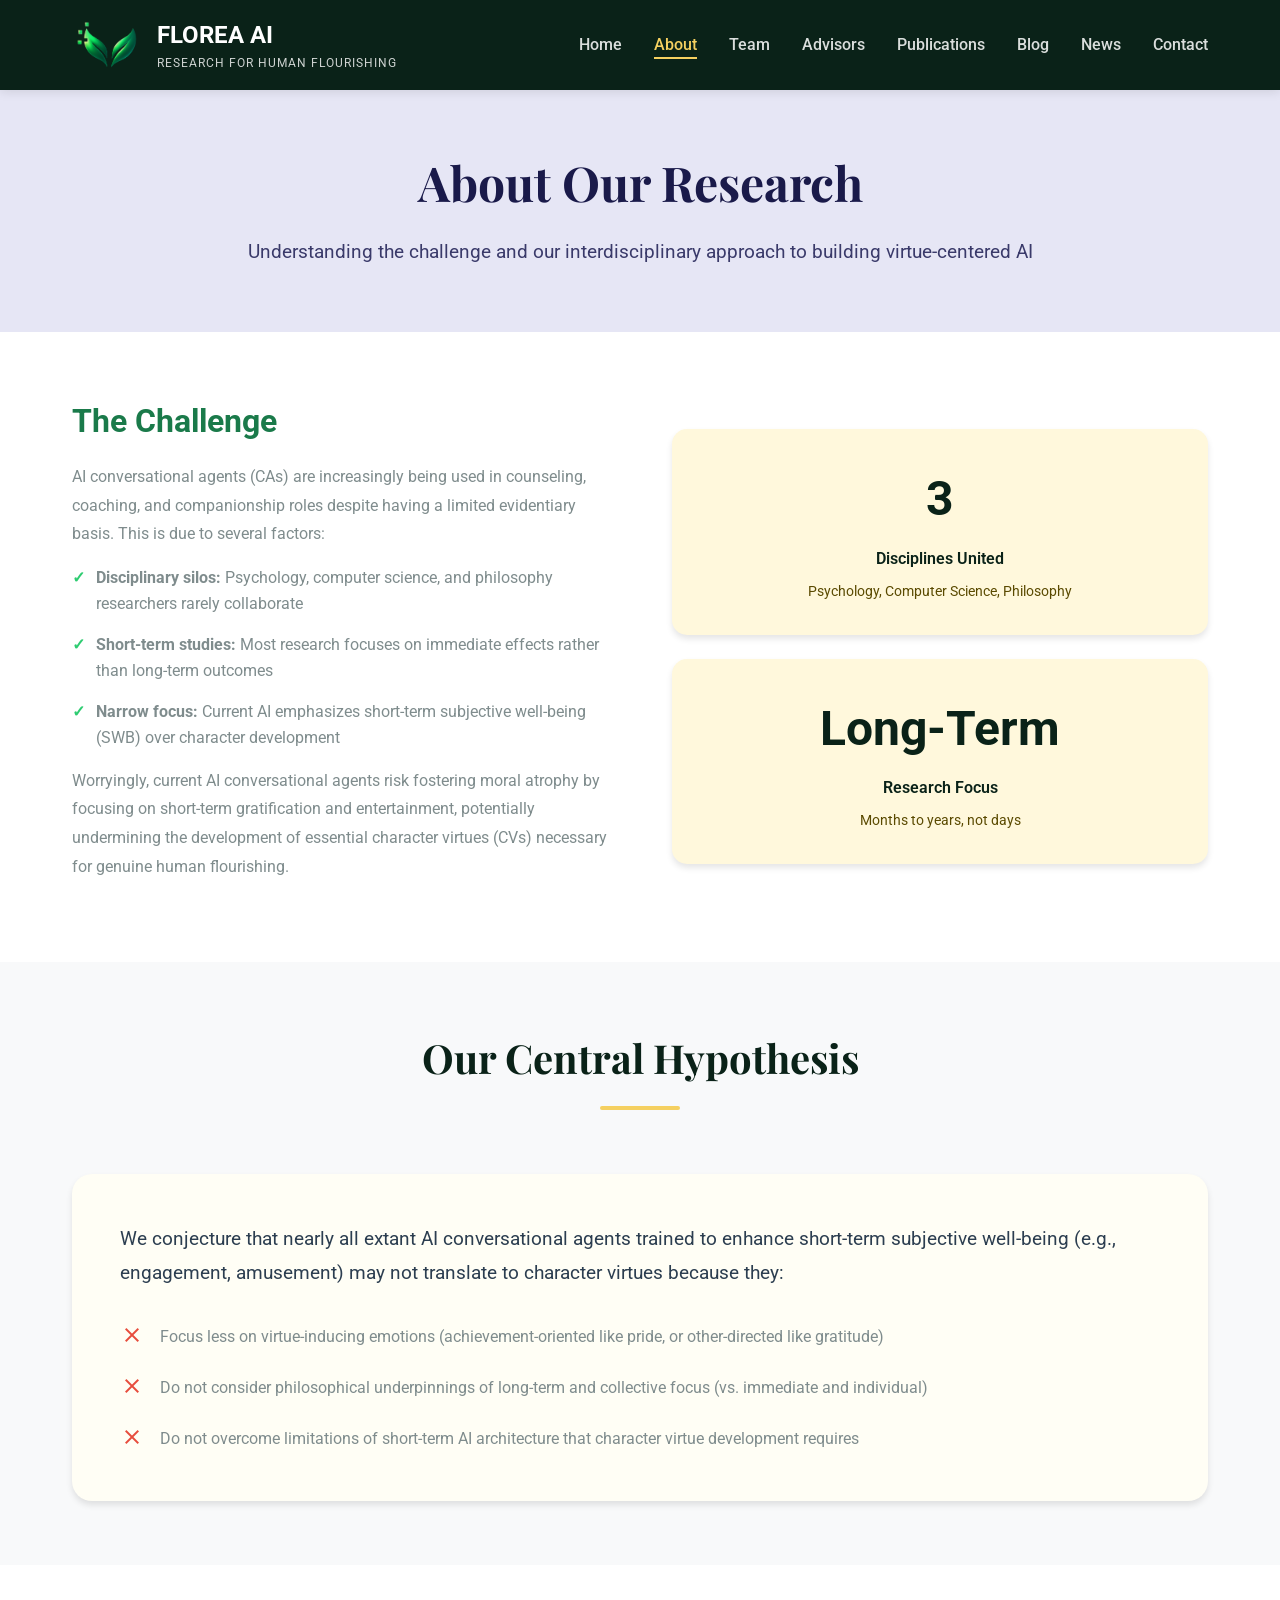
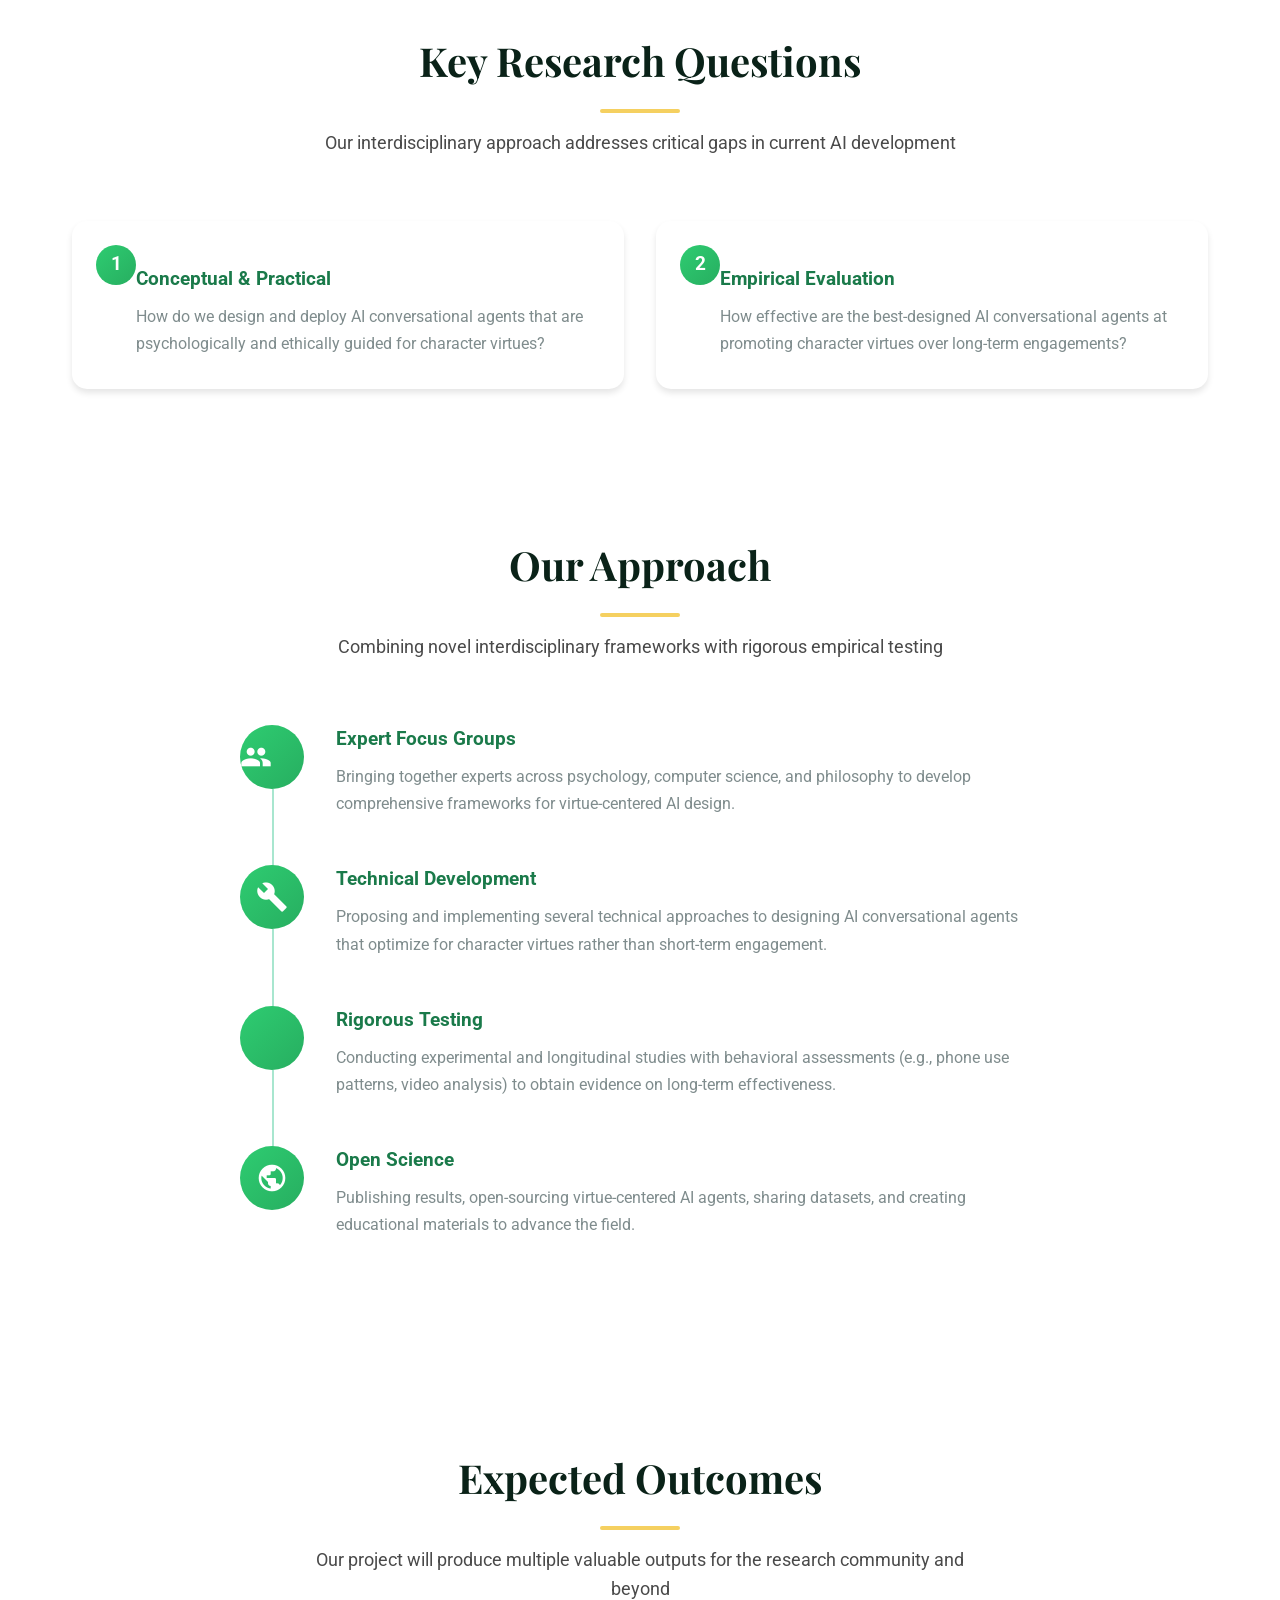
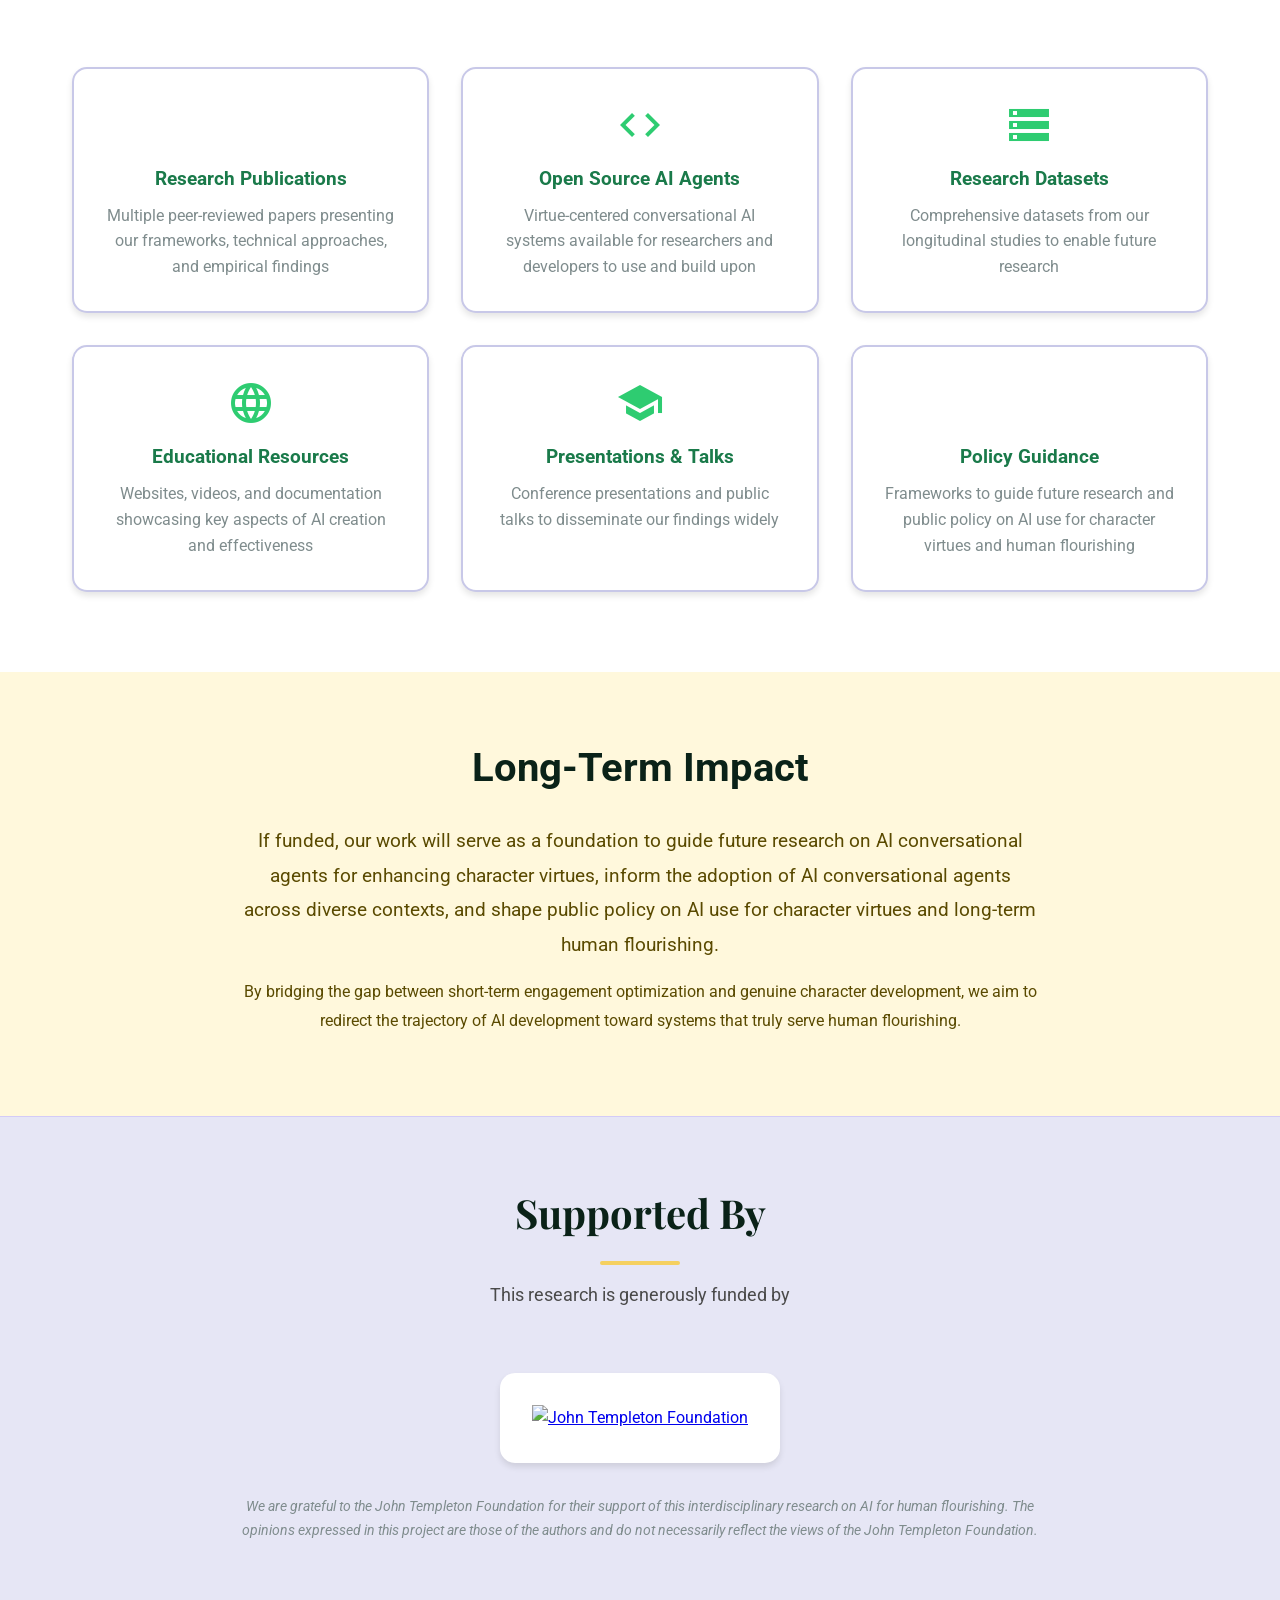
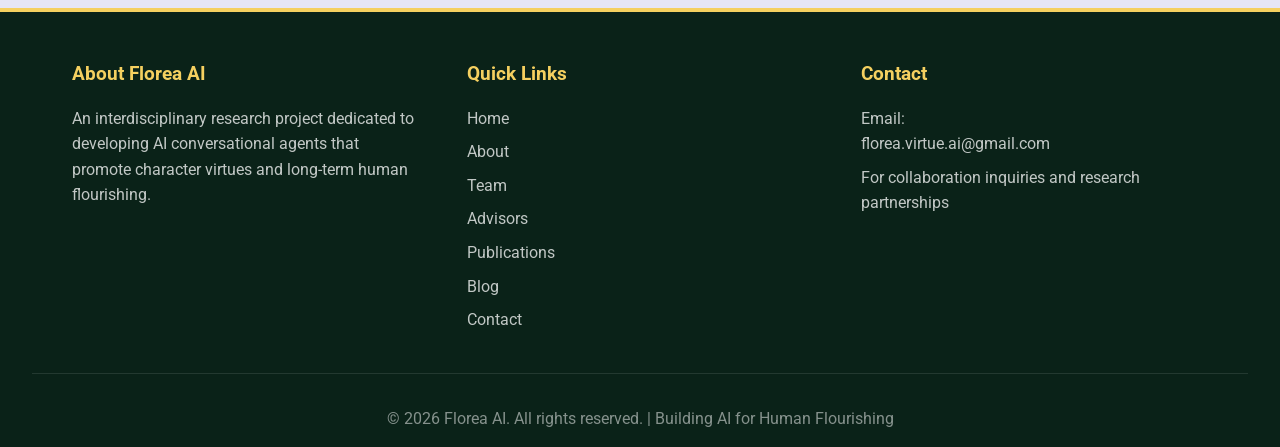
==== commit 6c8b87da: "Update logo image in about.html" ====
--- a/about.html
+++ b/about.html
@@ -44,7 +44,7 @@
     <nav id="navbar">
         <div class="nav-container">
             <a href="index.html" class="logo-nav">
-                <img src="images/Florea_AI.png" alt="Florea AI Logo">
+                <img src="images/leaf-logoo.png" alt="Florea AI Logo">
                 <div class="logo-text">
                     <h1>FLOREA AI</h1>
                     <p>Research for Human Flourishing</p>
--- a/css/styles.css
+++ b/css/styles.css
@@ -101,7 +101,7 @@
 }
 
 .logo-nav img {
-    height: 50px;
+    height: 55px;
     width: auto;
 }
 
@@ -318,7 +318,7 @@
 .page-header {
     margin-top: 80px;
     padding: 4rem 2rem;
-    background: linear-gradient(135deg, rgba(46, 204, 113, 0.1), rgba(26, 122, 74, 0.1));
+    background: #E6E6F5;
     text-align: center;
 }
 
@@ -1044,7 +1044,7 @@
 }
 
 .stat-card {
-    background: white;
+    background:  #FFF8DC;
     padding: 2rem;
     border-radius: 15px;
     box-shadow: var(--card-shadow);
@@ -1241,7 +1241,7 @@
 }
 
 .impact-section {
-    background: linear-gradient(135deg, rgba(46, 204, 113, 0.1), rgba(26, 122, 74, 0.1));
+    background: #FFF8DC;
     padding: 4rem 2rem;
 }
 
@@ -1599,7 +1599,7 @@
    ============================================================================ */
 .social-media-section {
     padding: 4rem 2rem;
-    background: linear-gradient(135deg, rgba(46, 204, 113, 0.1), rgba(26, 122, 74, 0.1));
+    background: #FFFEF5;
 }
 
 .social-content {
@@ -2143,10 +2143,35 @@
 .footer-section p, .footer-section a { color: rgba(255,255,255,0.75); }
 .hero .btn-secondary { color: #0A2218; border-color: #0A2218; background: transparent; }
 .hero .btn-secondary:hover { background: #0A2218; color: #ffffff; }
-.sponsors-section { background: #E6E6F5; }
+.sponsors-section { background: #E6E6F5; border-top: 1px solid rgba(167, 139, 250, 0.3); }
 .latest-section .btn-secondary { background: #E6E6F5; color: #1a1a4a; border-color: #1a1a4a; }
 .latest-section .btn-secondary:hover { background: #1a1a4a; color: #ffffff; border-color: #1a1a4a; }
 .publication-card { border-left: 4px solid #F5D060; }
 .pub-link { background: #E6E6F5; color: #1a1a4a; }
 .pub-link:hover { background: #1a1a4a; color: #ffffff; }
 .read-more { color: #1a1a4a; }
+.news-list { display: flex; flex-direction: column; max-width: 800px; margin: 0 auto; }
+.news-item { display: block; text-decoration: none; padding: 2rem 0; border-bottom: 1px solid #e0e0e0; }
+.news-item:first-child { border-top: 1px solid #e0e0e0; }
+.news-item h3 { font-size: 1.2rem; color: #1a1a4a; margin-bottom: 0.75rem; line-height: 1.5; }
+.news-item:hover h3 { color: #0A2218; text-decoration: underline; }
+.news-meta { display: flex; gap: 0.5rem; align-items: center; flex-wrap: wrap; margin-bottom: 0.25rem; }
+.news-source { background: #E6E6F5; color: #1a1a4a; font-size: 0.75rem; font-weight: 600; padding: 3px 10px; border-radius: 20px; letter-spacing: 1px; }
+.news-date { font-size: 0.85rem; color: #7f8c8d; }
+.news-author { display: block; font-size: 0.85rem; color: #7f8c8d; font-style: italic; margin-top: 0.5rem; }
+.page-header { background: #E6E6F5; }
+.page-header h1 { background: none; -webkit-text-fill-color: #1a1a4a; color: #1a1a4a; }
+.page-header p { color: #3a3a6a; }
+.stat-card { background: #FFF8DC; }
+.stat-number { background: none; -webkit-text-fill-color: #0A2218; color: #0A2218; }
+.stat-label { color: #0A2218; }
+.stat-card p { color: #5a4a00; }
+.impact-section { background: #FFF8DC; }
+.impact-content h2 { color: #0A2218; }
+.impact-content p { color: #5a4a00; }
+.outcome-card { border: 2px solid #C8C8E8; }
+.hypothesis-box { background: #FFFEF5; }
+.social-links-large .social-link:nth-child(1) { background: #F7F7F7; color: #000000; border: 1px solid #e0e0e0; }
+.social-links-large .social-link:nth-child(2) { background: #F0F7FF; color: #0077B5; border: 1px solid #b3d4f0; }
+.social-links-large .social-link:nth-child(3) { background: #FFF0F7; color: #cc2366; border: 1px solid #f0b3d4; }
+.social-links-large .social-link:nth-child(4) { background: #F0F8FF; color: #0085ff; border: 1px solid #a8d4f5; }
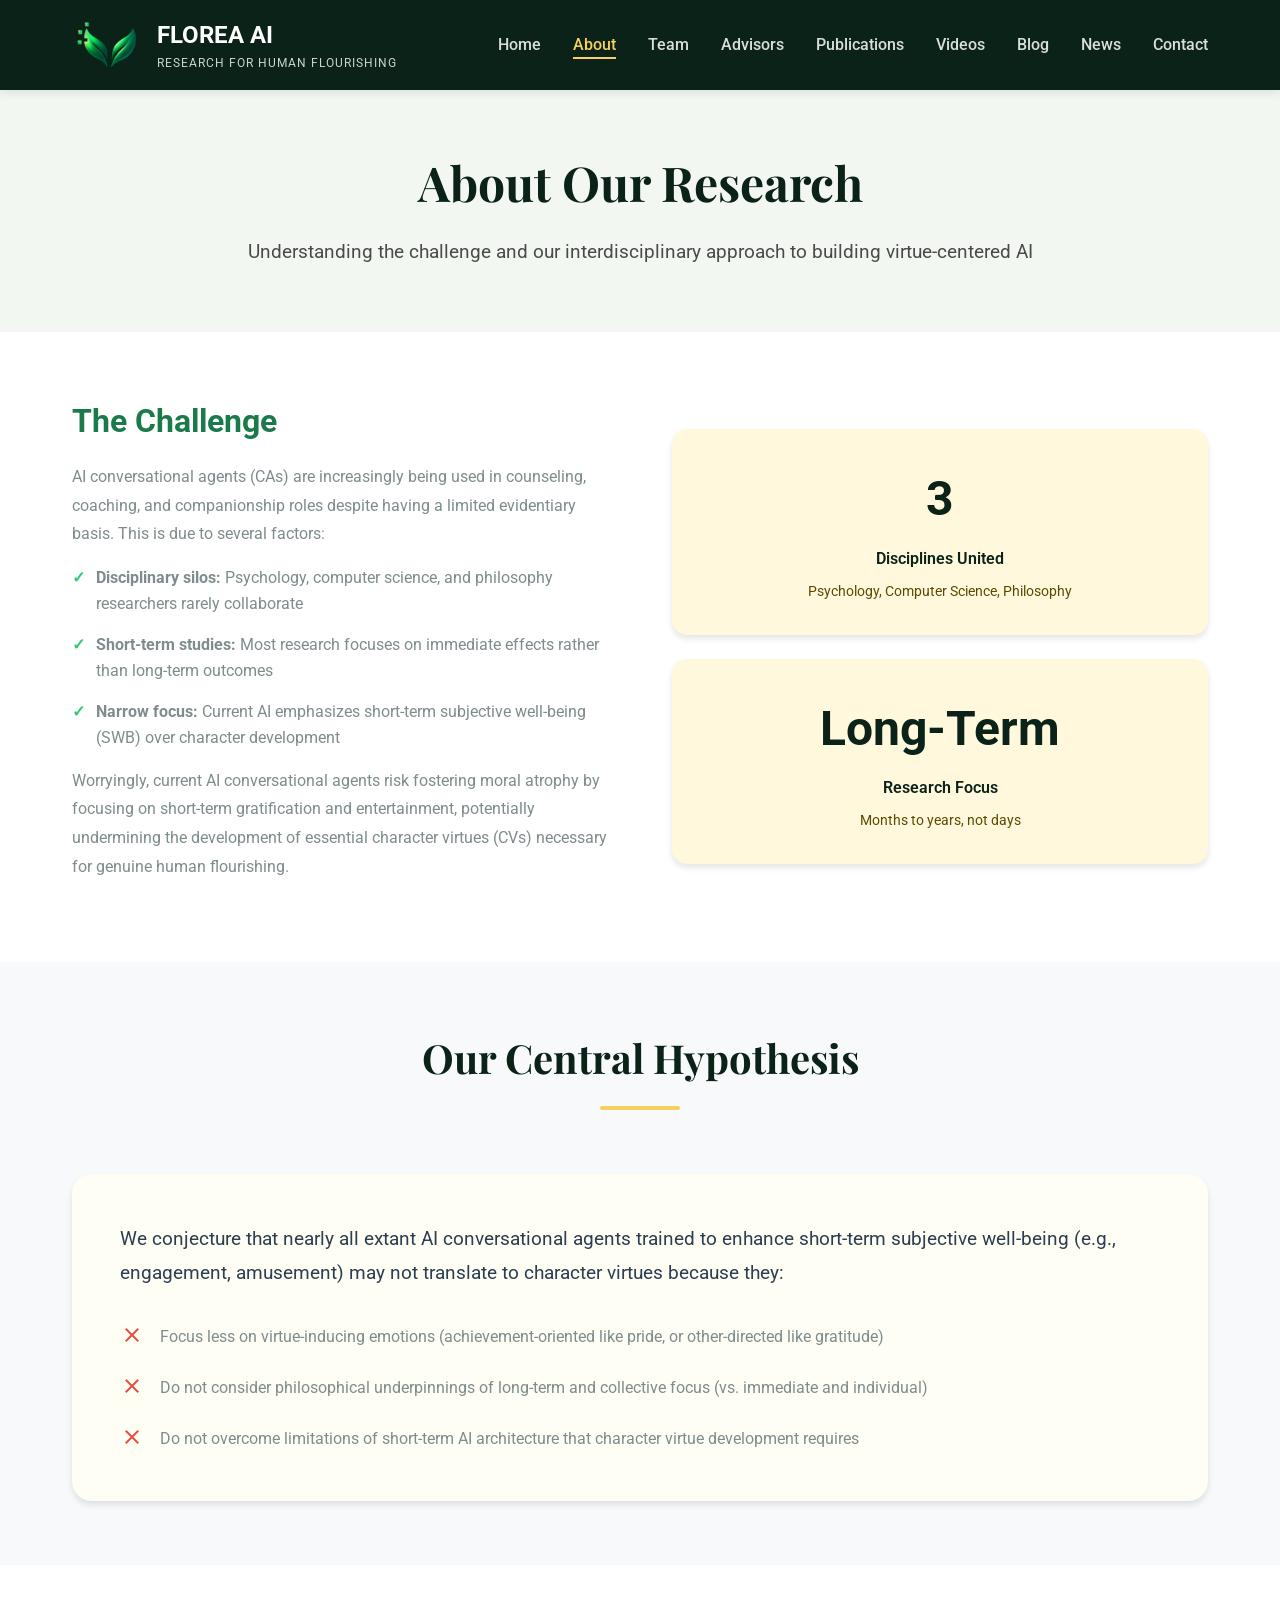
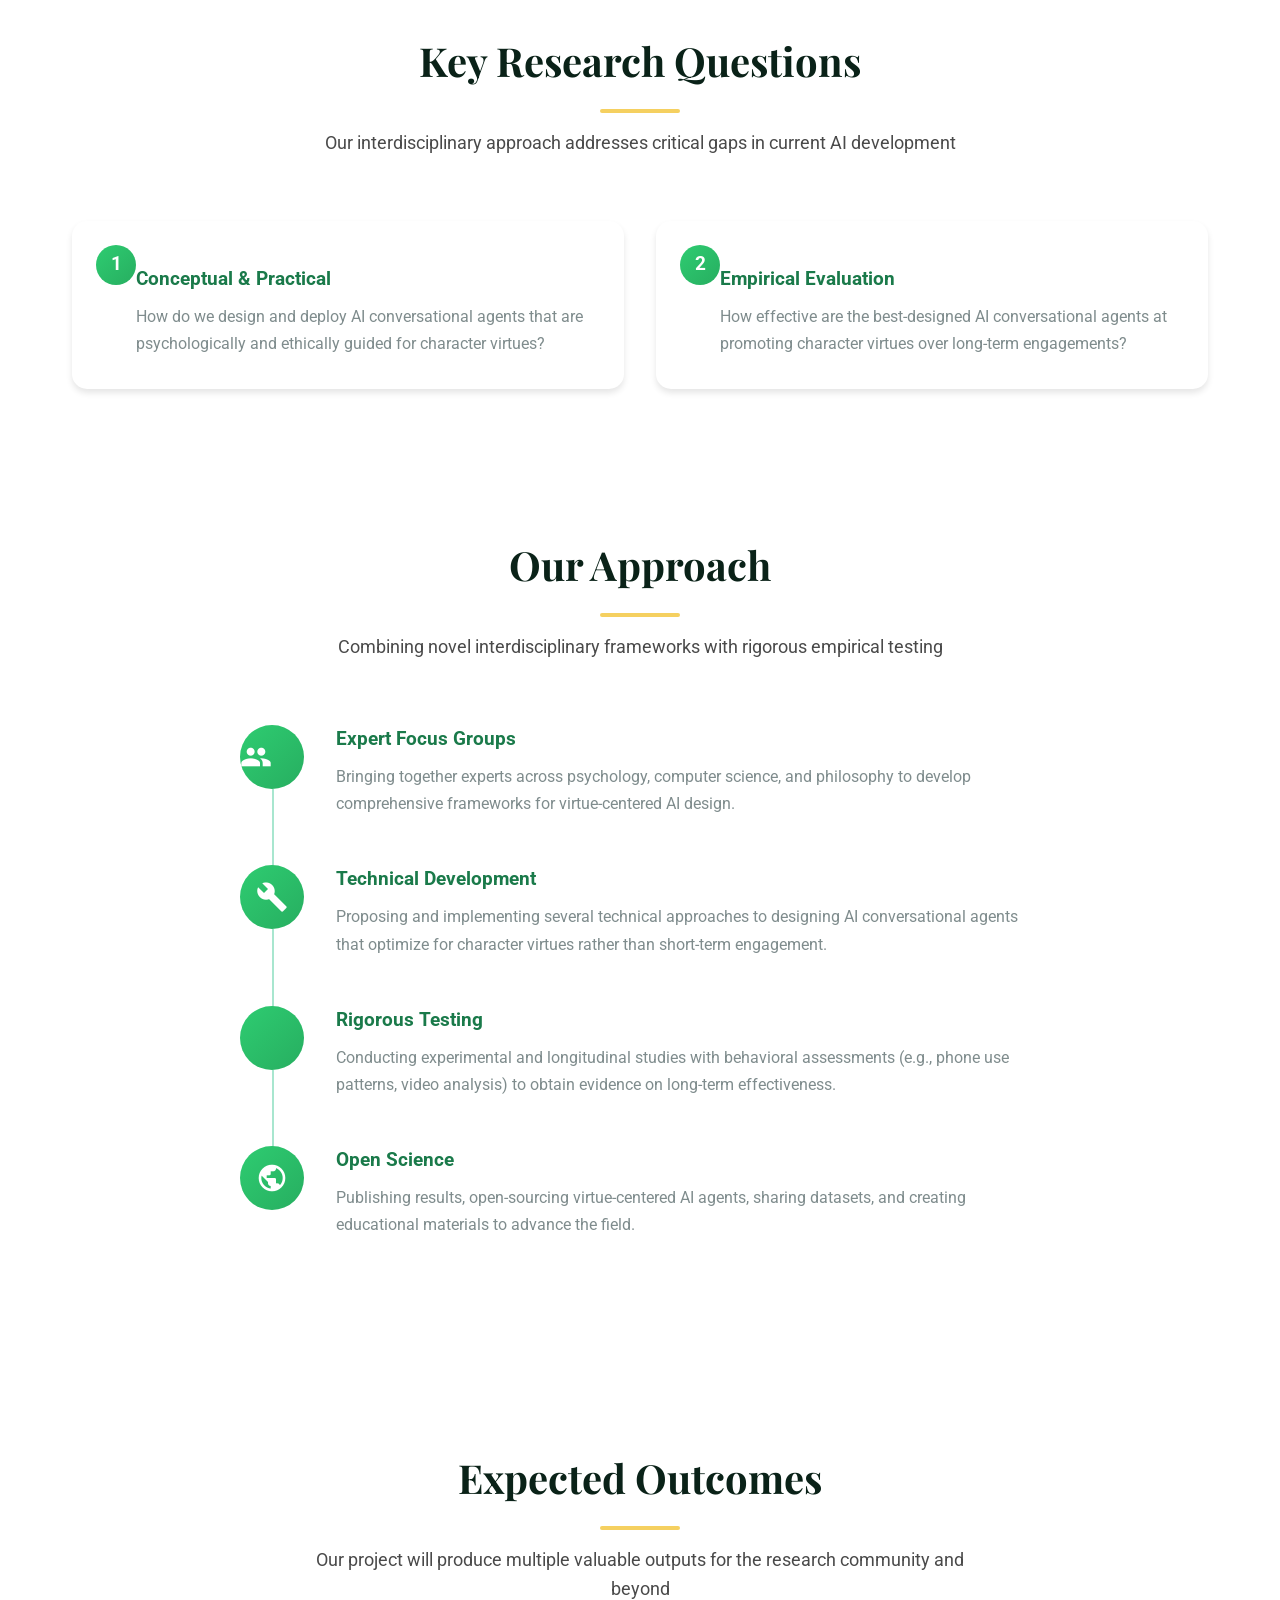
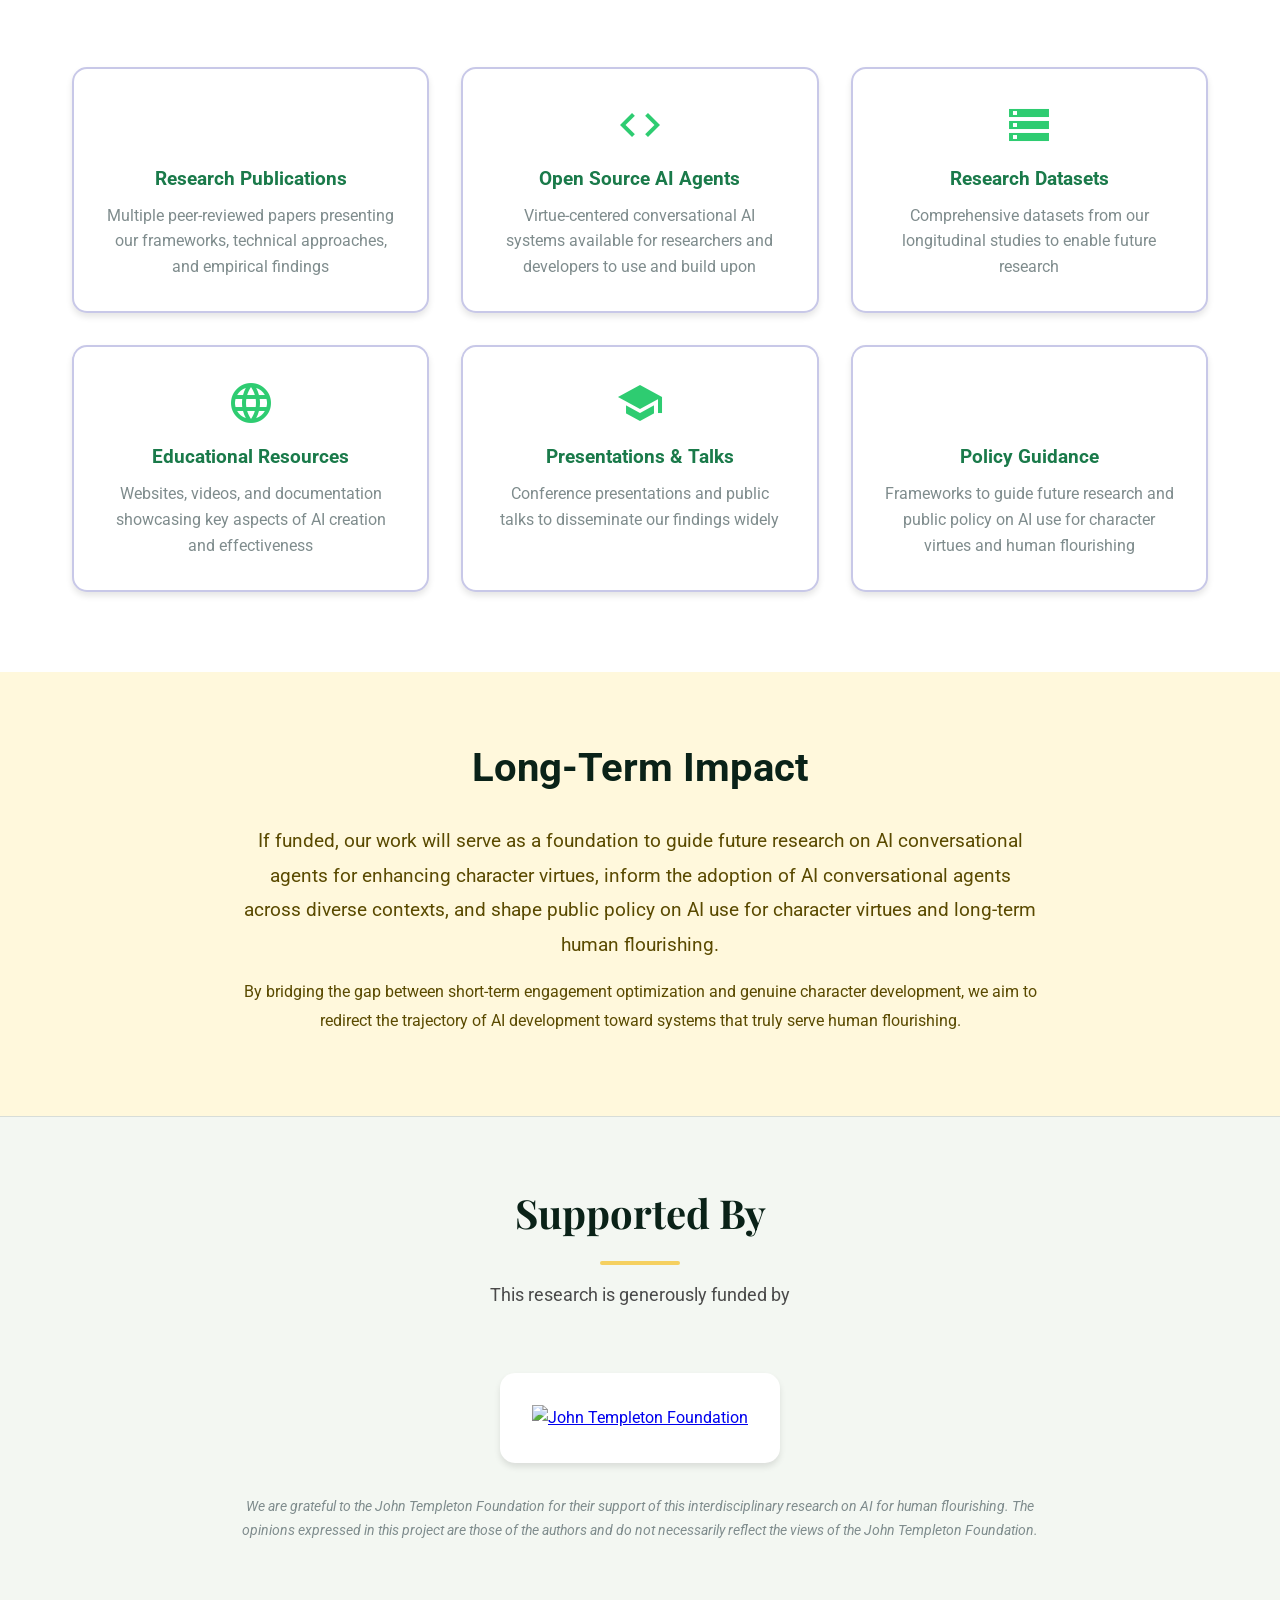
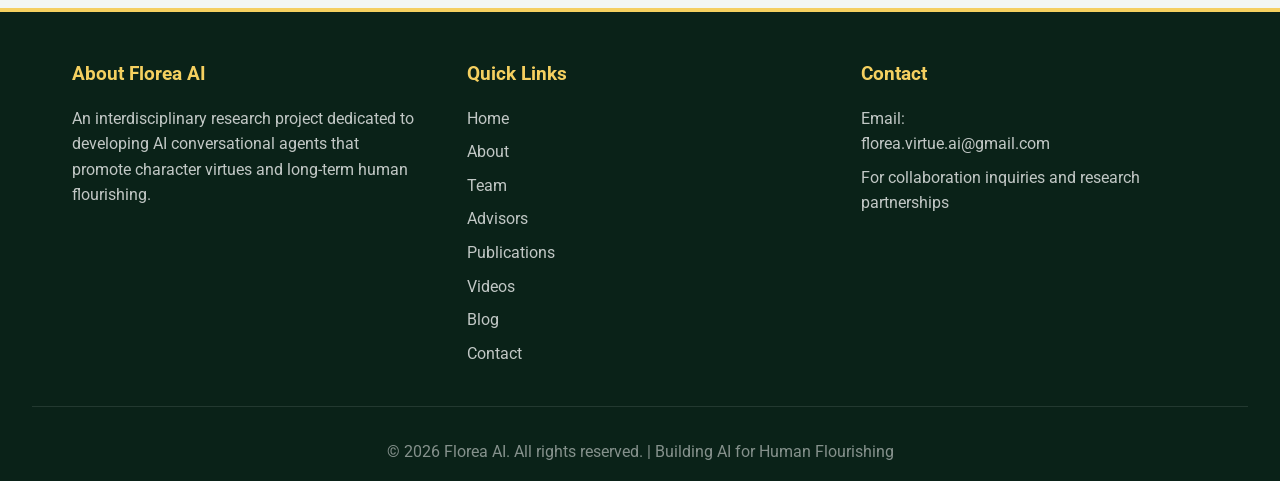
==== commit 3e9d239a: "Add Videos page with Florea AI chatbot tutorials - New videos.html (data-driven grid + category filt" ====
--- a/about.html
+++ b/about.html
@@ -56,6 +56,7 @@
                 <li><a href="team.html">Team</a></li>
                 <li><a href="advisors.html">Advisors</a></li>
                 <li><a href="publications.html">Publications</a></li>
+                <li><a href="videos.html">Videos</a></li>
                 <li><a href="blog.html">Blog</a></li>
                 <li><a href="news.html">News</a></li>
                 <li><a href="contact.html">Contact</a></li>
@@ -311,6 +312,7 @@
                 <a href="team.html">Team</a>
                 <a href="advisors.html">Advisors</a>
                 <a href="publications.html">Publications</a>
+                <a href="videos.html">Videos</a>
                 <a href="blog.html">Blog</a>
                 <a href="contact.html">Contact</a>
             </div>
--- a/css/styles.css
+++ b/css/styles.css
@@ -318,7 +318,7 @@
 .page-header {
     margin-top: 80px;
     padding: 4rem 2rem;
-    background: #E6E6F5;
+    background: #F3F7F2;
     text-align: center;
 }
 
@@ -365,7 +365,7 @@
 }
 .mission-card:nth-child(1) { background: #FFFBF2; border: 1px solid #F5C16C; }
 .mission-card:nth-child(2) { background: #F0FBF7; border: 1px solid #5DCAA5; }
-.mission-card:nth-child(3) { background: #F5F4FE; border: 1px solid #AFA9EC; }
+.mission-card:nth-child(3) { background: #EDF7F9; border: 1px solid #7FC6D2; }
 .mission-card:nth-child(4) { background: #FEF5F2; border: 1px solid #F0997B; }
 
 .mission-icon {
@@ -380,7 +380,7 @@
 }
 .mission-card:nth-child(1) .mission-icon { background: linear-gradient(135deg, #F4A460, #D4813A); }
 .mission-card:nth-child(2) .mission-icon { background: linear-gradient(135deg, #5DCAA5, #1D9E75); }
-.mission-card:nth-child(3) .mission-icon { background: linear-gradient(135deg, #AFA9EC, #7F77DD); }
+.mission-card:nth-child(3) .mission-icon { background: linear-gradient(135deg, #62C2CE, #2C93A6); }
 .mission-card:nth-child(4) .mission-icon { background: linear-gradient(135deg, #F0997B, #D85A30); }
 
 .mission-icon .material-icons {
@@ -394,7 +394,7 @@
 }
 .mission-card:nth-child(1) h3 { color: #D4813A; }
 .mission-card:nth-child(2) h3 { color: #0F6E56; }
-.mission-card:nth-child(3) h3 { color: #534AB7; }
+.mission-card:nth-child(3) h3 { color: #15808F; }
 .mission-card:nth-child(4) h3 { color: #993C1D; }
 
 .mission-card p {
@@ -1417,7 +1417,7 @@
    ============================================================================ */
 .sponsors-section {
     padding: 4rem 2rem;
-    background: #E6E6F5;
+    background: #F3F7F2;
 }
 
 .sponsors-grid {
@@ -2086,6 +2086,12 @@
   nav.open .nav-links a {
     display: block;
     padding: 1rem 2rem;
+    color: #0A2218;                /* dark text on the white dropdown (overrides the white nav-bar color) */
+  }
+
+  nav.open .nav-links a:hover,
+  nav.open .nav-links a.active {
+    color: #C99A00;                /* darker gold so the current/hovered item stays readable on white */
   }
 
   /* Backdrop to dim the page when menu is open */
@@ -2119,9 +2125,9 @@
 .social-content h2 { color: #0A2218; }
 .social-content p { color: #2c3e50; }
 .chatbot-demo-section { padding: 5rem 0; background: #F0F9E8; }
-.hero { background: #E6E6F5; }
-.hero-text h2 { background: none; -webkit-text-fill-color: #1a1a4a; color: #1a1a4a; }
-.hero-text p { color: #3a3a6a; }
+.hero { background: #F3F7F2; }
+.hero-text h2 { background: none; -webkit-text-fill-color: #0A2218; color: #0A2218; }
+.hero-text p { color: #4a4a4a; }
 .btn-primary { background: #F5D060; color: #0A2218; box-shadow: none; }
 .btn-primary:hover { background: #e0bc40; color: #0A2218; box-shadow: none; }
 .btn-secondary { color: #ffffff; border-color: #ffffff; background: transparent; }
@@ -2143,25 +2149,36 @@
 .footer-section p, .footer-section a { color: rgba(255,255,255,0.75); }
 .hero .btn-secondary { color: #0A2218; border-color: #0A2218; background: transparent; }
 .hero .btn-secondary:hover { background: #0A2218; color: #ffffff; }
-.sponsors-section { background: #E6E6F5; border-top: 1px solid rgba(167, 139, 250, 0.3); }
-.latest-section .btn-secondary { background: #E6E6F5; color: #1a1a4a; border-color: #1a1a4a; }
-.latest-section .btn-secondary:hover { background: #1a1a4a; color: #ffffff; border-color: #1a1a4a; }
+.sponsors-section { background: #F3F7F2; border-top: 1px solid rgba(10, 34, 24, 0.12); }
+.latest-section .btn-secondary { background: #F3F7F2; color: #0A2218; border-color: #0A2218; }
+.latest-section .btn-secondary:hover { background: #0A2218; color: #ffffff; border-color: #0A2218; }
 .publication-card { border-left: 4px solid #F5D060; }
-.pub-link { background: #E6E6F5; color: #1a1a4a; }
-.pub-link:hover { background: #1a1a4a; color: #ffffff; }
-.read-more { color: #1a1a4a; }
+.pub-link { background: #F3F7F2; color: #0A2218; }
+.pub-link:hover { background: #0A2218; color: #ffffff; }
+.read-more { color: #0A2218; }
 .news-list { display: flex; flex-direction: column; max-width: 800px; margin: 0 auto; }
 .news-item { display: block; text-decoration: none; padding: 2rem 0; border-bottom: 1px solid #e0e0e0; }
 .news-item:first-child { border-top: 1px solid #e0e0e0; }
-.news-item h3 { font-size: 1.2rem; color: #1a1a4a; margin-bottom: 0.75rem; line-height: 1.5; }
+.news-item h3 { font-size: 1.2rem; color: #0A2218; margin-bottom: 0.75rem; line-height: 1.5; }
 .news-item:hover h3 { color: #0A2218; text-decoration: underline; }
 .news-meta { display: flex; gap: 0.5rem; align-items: center; flex-wrap: wrap; margin-bottom: 0.25rem; }
-.news-source { background: #E6E6F5; color: #1a1a4a; font-size: 0.75rem; font-weight: 600; padding: 3px 10px; border-radius: 20px; letter-spacing: 1px; }
+.news-source { background: #F3F7F2; color: #0A2218; font-size: 0.75rem; font-weight: 600; padding: 3px 10px; border-radius: 20px; letter-spacing: 1px; }
 .news-date { font-size: 0.85rem; color: #7f8c8d; }
 .news-author { display: block; font-size: 0.85rem; color: #7f8c8d; font-style: italic; margin-top: 0.5rem; }
-.page-header { background: #E6E6F5; }
-.page-header h1 { background: none; -webkit-text-fill-color: #1a1a4a; color: #1a1a4a; }
-.page-header p { color: #3a3a6a; }
+/* News cards with article visuals */
+.news-item { display: flex; gap: 1.5rem; align-items: center; }
+.news-thumb { flex: 0 0 240px; }
+.news-thumb img { width: 240px; height: auto; aspect-ratio: 16 / 9; object-fit: cover; border-radius: 12px; display: block; box-shadow: 0 6px 18px rgba(0,0,0,0.10); transition: box-shadow 0.2s ease; }
+.news-body { flex: 1 1 auto; min-width: 0; }
+.news-item:hover .news-thumb img { box-shadow: 0 10px 26px rgba(0,0,0,0.18); }
+@media (max-width: 640px) {
+  .news-item { flex-direction: column; align-items: stretch; }
+  .news-thumb { flex: 0 0 auto; }
+  .news-thumb img { width: 100%; }
+}
+.page-header { background: #F3F7F2; }
+.page-header h1 { background: none; -webkit-text-fill-color: #0A2218; color: #0A2218; }
+.page-header p { color: #4a4a4a; }
 .stat-card { background: #FFF8DC; }
 .stat-number { background: none; -webkit-text-fill-color: #0A2218; color: #0A2218; }
 .stat-label { color: #0A2218; }
@@ -2175,3 +2192,177 @@
 .social-links-large .social-link:nth-child(2) { background: #F0F7FF; color: #0077B5; border: 1px solid #b3d4f0; }
 .social-links-large .social-link:nth-child(3) { background: #FFF0F7; color: #cc2366; border: 1px solid #f0b3d4; }
 .social-links-large .social-link:nth-child(4) { background: #F0F8FF; color: #0085ff; border: 1px solid #a8d4f5; }
+
+/* ============================================================================
+   VIDEOS PAGE
+   ============================================================================ */
+.videos-page-section {
+    padding: 4rem 0;
+    background: var(--background-light);
+}
+
+.videos-grid {
+    display: grid;
+    grid-template-columns: repeat(auto-fill, minmax(350px, 1fr));
+    gap: 2rem;
+    margin-top: 2rem;
+}
+
+.video-card {
+    background: white;
+    border-radius: 12px;
+    overflow: hidden;
+    box-shadow: 0 2px 10px rgba(0, 0, 0, 0.08);
+    transition: all 0.3s ease;
+    cursor: pointer;
+    display: flex;
+    flex-direction: column;
+    height: 100%;
+}
+
+.video-card:hover {
+    transform: translateY(-5px);
+    box-shadow: 0 8px 20px rgba(0, 0, 0, 0.12);
+}
+
+.video-thumbnail {
+    position: relative;
+    width: 100%;
+    padding-top: 56.25%; /* 16:9 aspect ratio */
+    background: var(--dark-green);
+    overflow: hidden;
+}
+
+.video-thumbnail img {
+    position: absolute;
+    top: 0;
+    left: 0;
+    width: 100%;
+    height: 100%;
+    object-fit: cover;
+    transition: transform 0.3s ease;
+}
+
+.video-card:hover .video-thumbnail img {
+    transform: scale(1.05);
+}
+
+.play-button {
+    position: absolute;
+    top: 50%;
+    left: 50%;
+    transform: translate(-50%, -50%);
+    width: 70px;
+    height: 70px;
+    background: rgba(255, 255, 255, 0.95);
+    border-radius: 50%;
+    display: flex;
+    align-items: center;
+    justify-content: center;
+    cursor: pointer;
+    transition: all 0.3s ease;
+    z-index: 2;
+}
+
+.play-button:hover {
+    background: white;
+    transform: translate(-50%, -50%) scale(1.1);
+}
+
+.play-button .material-icons {
+    font-size: 3rem;
+    color: var(--dark-green);
+}
+
+.video-info {
+    padding: 1.5rem;
+    display: flex;
+    flex-direction: column;
+    flex-grow: 1;
+}
+
+.video-info h3 {
+    color: var(--dark-green);
+    font-size: 1.3rem;
+    margin-bottom: 0.5rem;
+    line-height: 1.4;
+}
+
+.video-meta {
+    color: var(--text-light);
+    font-size: 0.9rem;
+    margin-bottom: 1rem;
+}
+
+.video-description {
+    color: var(--text-dark);
+    line-height: 1.6;
+    margin-bottom: 1.5rem;
+    flex-grow: 1;
+}
+
+.video-info .btn {
+    width: 100%;
+    justify-content: center;
+    display: flex;
+    align-items: center;
+    gap: 0.5rem;
+}
+
+/* Video Modal */
+.video-modal-content {
+    max-width: 1200px;
+    width: 90%;
+    padding: 0;
+    overflow: hidden;
+}
+
+.video-modal-header {
+    padding: 2rem;
+    background: var(--dark-green);
+    color: white;
+}
+
+.video-modal-header h2 {
+    color: white;
+    margin-bottom: 0.5rem;
+}
+
+.video-modal-header p {
+    color: rgba(255, 255, 255, 0.9);
+    margin: 0;
+}
+
+.video-player {
+    position: relative;
+    width: 100%;
+    padding-top: 56.25%; /* 16:9 aspect ratio */
+    background: black;
+}
+
+.video-player iframe {
+    position: absolute;
+    top: 0;
+    left: 0;
+    width: 100%;
+    height: 100%;
+}
+
+@media (max-width: 1024px) {
+    .videos-grid { grid-template-columns: repeat(auto-fill, minmax(300px, 1fr)); }
+}
+
+@media (max-width: 768px) {
+    .videos-grid { grid-template-columns: 1fr; }
+    .video-modal-content { width: 95%; }
+    .video-modal-header { padding: 1.5rem; }
+    .play-button { width: 60px; height: 60px; }
+    .play-button .material-icons { font-size: 2.5rem; }
+}
+
+@media (max-width: 480px) {
+    .video-card { margin: 0 1rem; }
+    .video-info h3 { font-size: 1.1rem; }
+    .play-button { width: 50px; height: 50px; }
+    .play-button .material-icons { font-size: 2rem; }
+}
